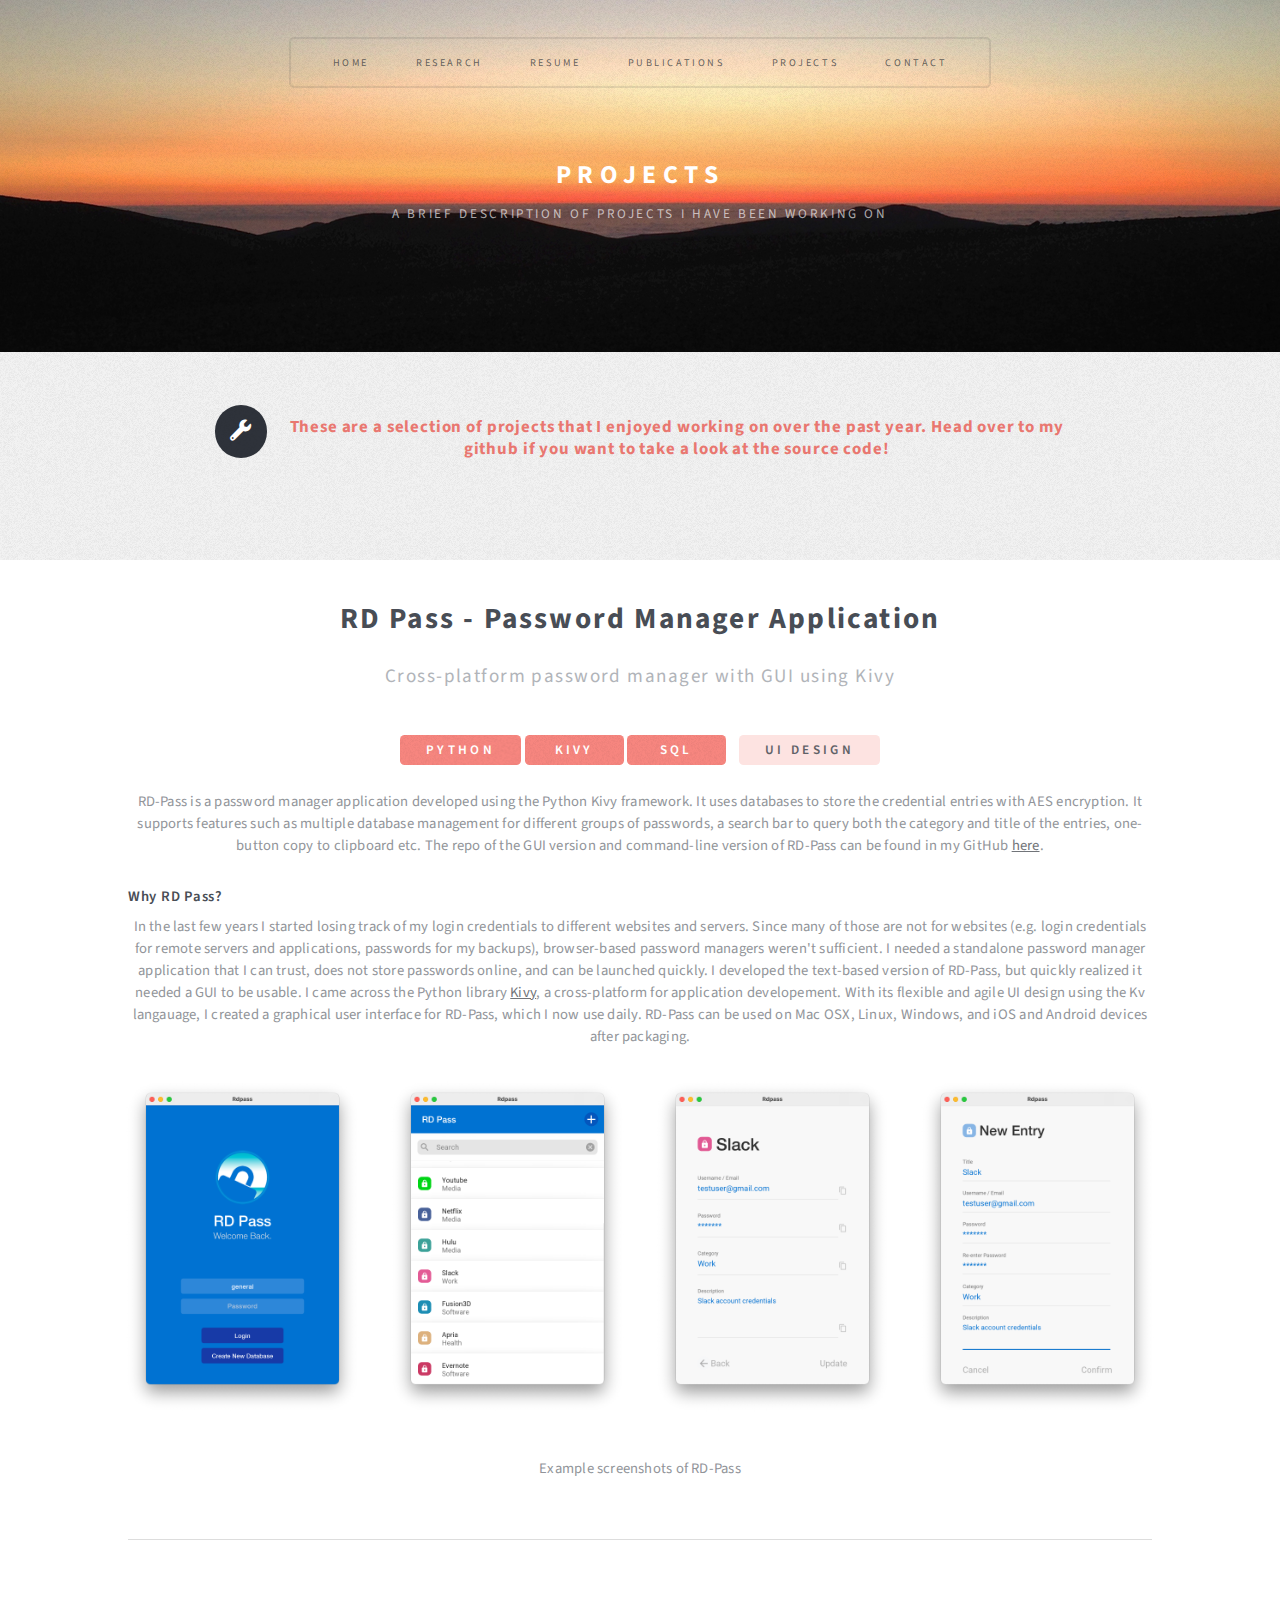
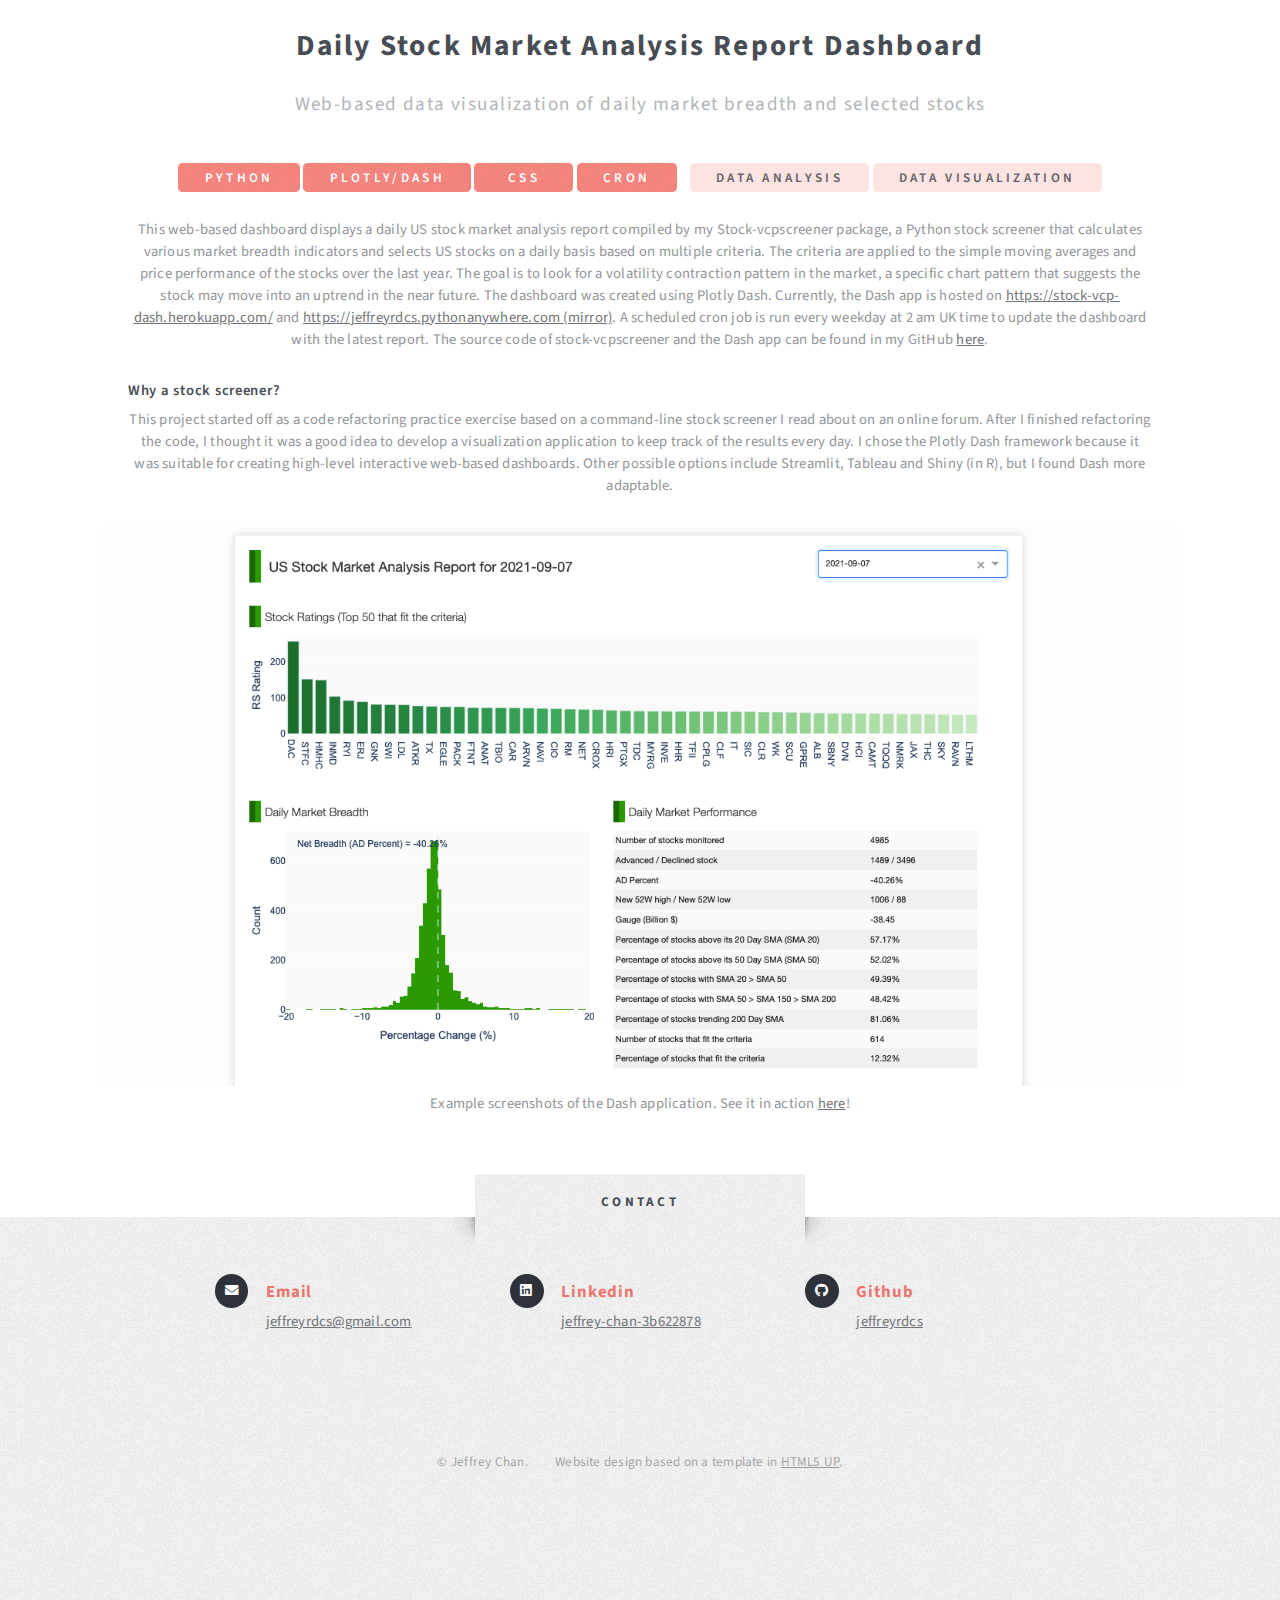
==== projects.html @ f5887998 "Changed css" ====
<!DOCTYPE HTML>
<html>
	<head>
		<title>Dr. Jeffrey Chan</title>
		<meta charset="utf-8" />
		<meta name="viewport" content="width=device-width, initial-scale=1, user-scalable=no" />
		<link rel="icon" type="image/png" href="images/favicon.jpg" sizes="16x16" />
		<link rel="stylesheet" href="assets/css/main.css" />
	</head>

	<body class="no-sidebar is-preload">
		<div id="page-wrapper">

			<!-- Header -->
				<section id="header" class="wrapper">

					<!-- Logo -->
						<div id="logo">
							<h1><a href="index.html">Projects</a></h1>
							<p>A brief description of projects I have been working on</p>
						</div>

					<!-- Nav -->
						<nav id="nav">
							<ul>
								<li class="current"><a href="index.html">Home</a></li>
								<li>
									<a href="research.html">Research</a>
									<ul>
										<li><a href="research.html#research_intro">Overview</a></li>
										<li><a href="research.html#research_passdisk">Excess of quiescent disky galaxies in clusters</a></li>
										<li><a href="research.html#research_faintrs">Faint red-sequence galaxies in clusters</a></li>
										<li><a href="research.html#research_masssize">Structural properties of passive galaxies</a></li>
										<li><a href="research.html#research_colorgrad">Color gradients of passive galaxies</a></li>
										<li><a href="research.html#research_ngc1275">Kinematics of the optical nebula in NGC 1275</a></li>
									</ul>
								</li>
								<li><a href="resume.html">Resume</a></li>
								<li><a href="publications.html">Publications</a></li>
								<li><a href="projects.html">Projects</a>
									<ul>
										<li><a href="projects.html#projects_rdpass_gui">RD Pass - Password Manager Application</a></li>
										<li><a href="projects.html#projects_stockvcpscreener">Daily Stock Market Analysis Report Dashboard</a></li>
									</ul>
								</li>
								<li><a href="#contact">Contact</a></li>
							</ul>
						</nav>

				</section>

			<!-- Intro -->
				<section id="research_intro" class="wrapper style3">
					<div class="container">

						<!-- Features -->
							<section id="features">
								<div class="feature-list">
									<div class="row">
										<div class="col-12 col-12-medium">
											<section>
												<h3 class="icon solid fa-wrench">These are a selection of projects that I enjoyed working on over the past year. Head over to my github if you want to take a look at the source code!</h3><!--
												<p> A brief description of projects I have been working on! </p> -->

											</section>
										</div>
									</div>
								</div>
							</section>

					</div>
				</section>




			<!-- Project # 1-->
				<div id="projects_rdpass_gui" class="wrapper style2">
					<div class="container">

						<!-- Content -->
							<div id="content">
								<article class="box post">
									<header class="style1">
										<h2>RD Pass - Password Manager Application</h2>
										<p>Cross-platform password manager with GUI using Kivy</p>
									</header>

									<p class="projtag style1">Python</p>
									<p class="projtag style1">Kivy</p>
									<p class="projtag style1">SQL</p>&nbsp;&nbsp;&nbsp;
									<p class="projtag style2">UI design</p>

									<p>RD-Pass is a password manager application developed using the Python Kivy framework. It uses databases to store the credential entries with AES encryption. It supports features such as multiple database management for different groups of passwords, a search bar to query both the category and title of the entries, one-button copy to clipboard etc. The repo of the GUI version and command-line version of RD-Pass can be found in my GitHub <a href="https://github.com/jeffreyrdcs/RDPass-GUI">here</a>.</p>

									<h3 style="text-align: left;">Why RD Pass?</h3>

									<p>In the last few years I started losing track of my login credentials to different websites and servers. Since many of those are not for websites (e.g. login credentials for remote servers and applications, passwords for my backups), browser-based password managers weren't sufficient. I needed a standalone password manager application that I can trust, does not store passwords online, and can be launched quickly. I developed the text-based version of RD-Pass, but quickly realized it needed a GUI to be usable. I came across the Python library <a href="https://kivy.org/#home">Kivy</a>, a cross-platform for application developement. With its flexible and agile UI design using the Kv langauage, I created a graphical user interface for RD-Pass, which I now use daily. RD-Pass can be used on Mac OSX, Linux, Windows, and iOS and Android devices after packaging.
									</p>

									<div class="row aln-center">
										<div class="col-3 col-12-medium">
											<figure class="image proj_list1">
												<img src="images/RDPass_GUI/example_loginscreen.png" alt="" />
											</figure>
										</div>
										<div class="col-3 col-12-medium">
											<figure class="image proj_list1">
												<img src="images/RDPass_GUI/example_menuscreen.png" alt="" />
											</figure>
										</div>
										<div class="col-3 col-12-medium">
											<figure class="image proj_list1">
												<img src="images/RDPass_GUI/example_entryscreen.png" alt="" />
											</figure>
										</div>
										<div class="col-3 col-12-medium">
											<figure class="image proj_list1">
												<img src="images/RDPass_GUI/example_addentryscreen.png" alt="" />
											</figure>
										</div>
										<figcaption>Example screenshots of RD-Pass</figcaption>
									</div>

								</article>
								<hr class="redmargin">
							</div>
					</div>
				</div>


			<!-- Project # 2-->
				<div id="projects_stockvcpscreener" class="wrapper style2">
					<div class="container">

						<!-- Content -->
							<div id="content">
								<article class="box post">
									<header class="style1">
										<h2>Daily Stock Market Analysis Report Dashboard</h2>
										<p>Web-based data visualization of daily market breadth and selected stocks</p>
									</header>

									<p class="projtag style1">Python</p>
									<p class="projtag style1">Plotly/Dash</p>
									<p class="projtag style1">CSS</p>
									<p class="projtag style1">Cron</p>&nbsp;&nbsp;&nbsp;
									<p class="projtag style2">Data Analysis</p>
									<p class="projtag style2">Data Visualization</p>

									<p>This web-based dashboard displays a daily US stock market analysis report compiled by my Stock-vcpscreener package, a Python stock screener that calculates various market breadth indicators and selects US stocks on a daily basis based on multiple criteria. The criteria are applied to the simple moving averages and price performance of the stocks over the last year. The goal is to look for a volatility contraction pattern in the market, a specific chart pattern that suggests the stock may move into an uptrend in the near future. The dashboard was created using Plotly Dash. Currently, the Dash app is hosted on <a href="https://stock-vcp-dash.herokuapp.com/">https://stock-vcp-dash.herokuapp.com/</a> and <a href="https://jeffreyrdcs.pythonanywhere.com">https://jeffreyrdcs.pythonanywhere.com (mirror)</a>. A scheduled cron job is run every weekday at 2 am UK time to update the dashboard with the latest report. The source code of  stock-vcpscreener and the Dash app can be found in my GitHub <a href="https://github.com/jeffreyrdcs/stock-vcp-dash">here</a>.</p>

									<h3 style="text-align: left;">Why a stock screener?</h3>

									<p>This project started off as a code refactoring practice exercise based on a command-line stock screener I read about on an online forum. After I finished refactoring the code, I thought it was a good idea to develop a visualization application to keep track of the results every day. I chose the Plotly Dash framework because it was suitable for creating high-level interactive web-based dashboards. Other possible options include Streamlit, Tableau and Shiny (in R), but I found Dash more adaptable.
									</p>

									<div class="row aln-center">
										<div class="col-12 col-12-medium">
											<figure class="image proj_list1">
												<img src="images/StockVCPscreener/example_screenshot_dash.png" alt="" />
											</figure>
											<figcaption>Example screenshots of the Dash application. See it in action <a href="https://stock-vcp-dash.herokuapp.com/">here</a>!</figcaption>
										</div>

									</div>

								</article>
<!-- 								<hr class="redmargin"> -->
							</div>
					</div>
				</div>


			<!-- Footer -->
				<section id="contact" class="wrapper style3">
					<div class="title">Contact</div>
					<div class="container2">
						<div class="row">
							<div class="col-12 col-12-medium">

								<!-- Contact -->
									<section class="feature-list small">
										<div class="row">
											<div class="col-4 col-12-small">
												<section>
													<h3 class="icon solid fa-envelope">Email</h3>
<!-- 													<p> -->
														<a href="mailto: jeffreyrdcs@gmail.com">jeffreyrdcs@gmail.com</a>
<!-- 													</p> -->
<!-- 													<h3 class="icon solid fa-home class-one">Mailing Address</h3>
													<p>
														<strong>Dr. Jeffrey C. C. Chan</strong> <br />
														Pierce Hall 2213<br />
														University of California, Riverside<br />
														900 University Ave<br />
														Riverside, CA 92521<br />
														USA<br />
													</p> -->
												</section>
											</div>
											<div class="col-4 col-12-small">
												<section>
<!-- 													<h3 class="icon solid fa-envelope">Email</h3>
													<p>
														<a href="mailto: jeffreyrdcs@gmail.com">jeffreyrdcs AT gmail.com</a>
													</p>-->
													<h3 class="icon brands fa-linkedin">Linkedin</h3>
<!-- 													<p> -->
														<a href="https://www.linkedin.com/in/jeffrey-chan-3b622878/" target="_blank">jeffrey-chan-3b622878</a>
<!-- 													</p> -->
												</section>
											</div>

											<div class="col-4 col-12-small">
												<section>
													<h3 class="icon brands fa-github">Github</h3>
														<a href="https://github.com/jeffreyrdcs/" target="_blank">jeffreyrdcs</a>
												</section>
											</div>


										</div>
									</section>

							</div>
						</div>
						<div id="copyright">
							<ul>
								<li>&copy; Jeffrey Chan.</li><li>Website design based on a template in <a href="http://html5up.net">HTML5 UP</a>.</li>
							</ul>
						</div>
					</div>
				</section>

		</div>


		<!-- Scripts -->
			<script src="assets/js/jquery.min.js"></script>
			<script src="assets/js/jquery.dropotron.min.js"></script>
			<script src="assets/js/browser.min.js"></script>
			<script src="assets/js/breakpoints.min.js"></script>
			<script src="assets/js/util.js"></script>
			<script src="assets/js/main.js"></script>

	</body>
</html>
---- assets/css/main.css ----
@import url("fontawesome-all.min.css");
@import url("https://fonts.googleapis.com/css?family=Source+Sans+Pro:400,400italic,700,900");

/*
	Escape Velocity by HTML5 UP
	html5up.net | @ajlkn
	Free for personal and commercial use under the CCA 3.0 license (html5up.net/license)
*/

html, body, div, span, applet, object,
iframe, h1, h2, h3, h4, h5, h6, p, blockquote,
pre, a, abbr, acronym, address, big, cite,
code, del, dfn, em, img, ins, kbd, q, s, samp,
small, strike, strong, sub, sup, tt, var, b,
u, i, center, dl, dt, dd, ol, ul, li, fieldset,
form, label, legend, table, caption, tbody,
tfoot, thead, tr, th, td, article, aside,
canvas, details, embed, figure, figcaption,
footer, header, hgroup, menu, nav, output, ruby,
section, summary, time, mark, audio, video {
	margin: 0;
	padding: 0;
	border: 0;
	font-size: 100%;
	font: inherit;
	vertical-align: baseline;}

article, aside, details, figcaption, figure,
footer, header, hgroup, menu, nav, section {
	display: block;}

body {
	line-height: 1;
}

ol, ul {
	list-style: none;
}

blockquote, q {
	quotes: none;
}

	blockquote:before, blockquote:after, q:before, q:after {
		content: '';
		content: none;
	}

table {
	border-collapse: collapse;
	border-spacing: 0;
}

body {
	-webkit-text-size-adjust: none;
}

mark {
	background-color: transparent;
	color: inherit;
}

input::-moz-focus-inner {
	border: 0;
	padding: 0;
}

input, select, textarea {
	-moz-appearance: none;
	-webkit-appearance: none;
	-ms-appearance: none;
	appearance: none;
}

.figure { display: table; }


.figcaption { display: table-caption; caption-side: bottom ; }


/* Basic */

	@-ms-viewport {
		width: device-width;
	}

	html {
		box-sizing: border-box;
	}

	*, *:before, *:after {
		box-sizing: inherit;
	}

	body.is-preload *, body.is-preload *:before, body.is-preload *:after {
		-moz-animation: none !important;
		-webkit-animation: none !important;
		-ms-animation: none !important;
		animation: none !important;
		-moz-transition: none !important;
		-webkit-transition: none !important;
		-ms-transition: none !important;
		transition: none !important;
	}

	body, input, textarea, select {
		font-family: 'Source Sans Pro', sans-serif;
		font-weight: 400;
		color: #919499;
		font-size: 14pt;
		line-height: 1.75em;
		letter-spacing: 0.025em;
	}

	h1, h2, h3, h4, h5, h6 {
		font-weight: 700;
		color: #484d55;
	}

		h1 a, h2 a, h3 a, h4 a, h5 a, h6 a {
			color: inherit;
			text-decoration: none;
		}

	a {
		-moz-transition: color .25s ease-in-out;
		-webkit-transition: color .25s ease-in-out;
		-ms-transition: color .25s ease-in-out;
		transition: color .25s ease-in-out;
		text-decoration: underline;
		color: #717479;
	}

		a:hover {
			text-decoration: none;
		}

	strong, b {
		font-weight: 700;
		color: #484d55;
	}

	blockquote {
		border-left: solid 0.5em #ddd;
		padding: 1em 0 1em 2em;
		font-style: italic;
	}

	em, i {
		font-style: italic;
	}

	hr {
		border: 0;
		border-top: solid 1px #ddd;
		margin: 2em 0 2em 0;
	}

	sub {
		position: relative;
		top: 0.5em;
		font-size: 0.8em;
	}

	sup {
		position: relative;
		top: -0.5em;
		font-size: 0.8em;
	}

	.nobr {
		white-space: nowrap;
	}

	br.clear {
		clear: both;
	}

	p, ul, ol, dl, table, blockquote, form {
		margin-bottom: 2em;
	}

/* Container */

	.container {
		margin: 0 auto;
		max-width: 80%;
		width: 68em;
		text-align: center;
	}

		@media screen and (max-width: 1680px) {

			.container {
				width: 70em;
			}

		}

		@media screen and (max-width: 1280px) {

			.container {
				width: calc(100% - 100px);
			}

		}

		@media screen and (max-width: 980px) {

			.container {
				width: calc(100% - 100px);
			}

		}

		@media screen and (max-width: 736px) {

			.container {
				width: calc(100% - 40px);
			}

		}


	.container2 {
		margin: 0 auto;
		max-width: 100%;
		width: 68em;
	}

		@media screen and (max-width: 1680px) {

			.container2 {
				width: 70em;
			}

		}

		@media screen and (max-width: 1280px) {

			.container2 {
				width: calc(100% - 100px);
			}

		}

		@media screen and (max-width: 980px) {

			.container2 {
				width: calc(100% - 100px);
			}

		}

		@media screen and (max-width: 736px) {

			.container2 {
				width: calc(100% - 40px);
			}

		}


/* Row */

	.row {
		display: flex;
		flex-wrap: wrap;
		box-sizing: border-box;
		align-items: stretch;
	}

		.row > * {
			box-sizing: border-box;
		}

		.row.gtr-uniform > * > :last-child {
			margin-bottom: 0;
		}

		.row.aln-left {
			justify-content: flex-start;
		}

		.row.aln-center {
			justify-content: center;
		}

		.row.aln-right {
			justify-content: flex-end;
		}

		.row.aln-top {
			align-items: flex-start;
		}

		.row.aln-middle {
			align-items: center;
		}

		.row.aln-bottom {
			align-items: flex-end;
		}

		.row > .imp {
			order: -1;
		}

		.row > .col-1 {
			width: 8.33333%;
		}

		.row > .off-1 {
			margin-left: 8.33333%;
		}

		.row > .col-2 {
			width: 16.66667%;
		}

		.row > .off-2 {
			margin-left: 16.66667%;
		}

		.row > .col-3 {
			width: 25%;
		}

		.row > .off-3 {
			margin-left: 25%;
		}

		.row > .col-4 {
			width: 33.33333%;
		}

		.row > .off-4 {
			margin-left: 33.33333%;
		}

		.row > .col-5 {
			width: 41.66667%;
		}

		.row > .off-5 {
			margin-left: 41.66667%;
		}

		.row > .col-6 {
			width: 50%;
		}

		.row > .off-6 {
			margin-left: 50%;
		}

		.row > .col-7 {
			width: 58.33333%;
		}

		.row > .off-7 {
			margin-left: 58.33333%;
		}

		.row > .col-8 {
			width: 66.66667%;
		}

		.row > .off-8 {
			margin-left: 66.66667%;
		}

		.row > .col-9 {
			width: 75%;
		}

		.row > .off-9 {
			margin-left: 75%;
		}

		.row > .col-10 {
			width: 83.33333%;
		}

		.row > .off-10 {
			margin-left: 83.33333%;
		}

		.row > .col-11 {
			width: 91.66667%;
		}

		.row > .off-11 {
			margin-left: 91.66667%;
		}

		.row > .col-12 {
			width: 100%;
		}

		.row > .off-12 {
			margin-left: 100%;
		}

		.row.gtr-0 {
			margin-top: 0px;
			margin-left: 0px;
		}

			.row.gtr-0 > * {
				padding: 0px 0 0 0px;
			}

			.row.gtr-0.gtr-uniform {
				margin-top: 0px;
			}

				.row.gtr-0.gtr-uniform > * {
					padding-top: 0px;
				}

		.row.gtr-25 {
			margin-top: -12.5px;
			margin-left: -12.5px;
		}

			.row.gtr-25 > * {
				padding: 12.5px 0 0 12.5px;
			}

			.row.gtr-25.gtr-uniform {
				margin-top: -12.5px;
			}

				.row.gtr-25.gtr-uniform > * {
					padding-top: 12.5px;
				}

		.row.gtr-50 {
			margin-top: -25px;
			margin-left: -25px;
		}

			.row.gtr-50 > * {
				padding: 25px 0 0 25px;
			}

			.row.gtr-50.gtr-uniform {
				margin-top: -25px;
			}

				.row.gtr-50.gtr-uniform > * {
					padding-top: 25px;
				}

		.row {
			margin-top: -50px;
			margin-left: -50px;
		}

			.row > * {
				padding: 50px 0 0 50px;
			}

			.row.gtr-uniform {
				margin-top: -50px;
			}

				.row.gtr-uniform > * {
					padding-top: 50px;
				}

		.row.gtr-150 {
			margin-top: -75px;
			margin-left: -75px;
		}

			.row.gtr-150 > * {
				padding: 75px 0 0 75px;
			}

			.row.gtr-150.gtr-uniform {
				margin-top: -75px;
			}

				.row.gtr-150.gtr-uniform > * {
					padding-top: 75px;
				}

		.row.gtr-200 {
			margin-top: -100px;
			margin-left: -100px;
		}

			.row.gtr-200 > * {
				padding: 100px 0 0 100px;
			}

			.row.gtr-200.gtr-uniform {
				margin-top: -100px;
			}

				.row.gtr-200.gtr-uniform > * {
					padding-top: 100px;
				}

		@media screen and (max-width: 1680px) {

			.row {
				display: flex;
				flex-wrap: wrap;
				box-sizing: border-box;
				align-items: stretch;
			}

				.row > * {
					box-sizing: border-box;
				}

				.row.gtr-uniform > * > :last-child {
					margin-bottom: 0;
				}

				.row.aln-left {
					justify-content: flex-start;
				}

				.row.aln-center {
					justify-content: center;
				}

				.row.aln-right {
					justify-content: flex-end;
				}

				.row.aln-top {
					align-items: flex-start;
				}

				.row.aln-middle {
					align-items: center;
				}

				.row.aln-bottom {
					align-items: flex-end;
				}

				.row > .imp-xlarge {
					order: -1;
				}

				.row > .col-1-xlarge {
					width: 8.33333%;
				}

				.row > .off-1-xlarge {
					margin-left: 8.33333%;
				}

				.row > .col-2-xlarge {
					width: 16.66667%;
				}

				.row > .off-2-xlarge {
					margin-left: 16.66667%;
				}

				.row > .col-3-xlarge {
					width: 25%;
				}

				.row > .off-3-xlarge {
					margin-left: 25%;
				}

				.row > .col-4-xlarge {
					width: 33.33333%;
				}

				.row > .off-4-xlarge {
					margin-left: 33.33333%;
				}

				.row > .col-5-xlarge {
					width: 41.66667%;
				}

				.row > .off-5-xlarge {
					margin-left: 41.66667%;
				}

				.row > .col-6-xlarge {
					width: 50%;
				}

				.row > .off-6-xlarge {
					margin-left: 50%;
				}

				.row > .col-7-xlarge {
					width: 58.33333%;
				}

				.row > .off-7-xlarge {
					margin-left: 58.33333%;
				}

				.row > .col-8-xlarge {
					width: 66.66667%;
				}

				.row > .off-8-xlarge {
					margin-left: 66.66667%;
				}

				.row > .col-9-xlarge {
					width: 75%;
				}

				.row > .off-9-xlarge {
					margin-left: 75%;
				}

				.row > .col-10-xlarge {
					width: 83.33333%;
				}

				.row > .off-10-xlarge {
					margin-left: 83.33333%;
				}

				.row > .col-11-xlarge {
					width: 91.66667%;
				}

				.row > .off-11-xlarge {
					margin-left: 91.66667%;
				}

				.row > .col-12-xlarge {
					width: 100%;
				}

				.row > .off-12-xlarge {
					margin-left: 100%;
				}

				.row.gtr-0 {
					margin-top: 0px;
					margin-left: 0px;
				}

					.row.gtr-0 > * {
						padding: 0px 0 0 0px;
					}

					.row.gtr-0.gtr-uniform {
						margin-top: 0px;
					}

						.row.gtr-0.gtr-uniform > * {
							padding-top: 0px;
						}

				.row.gtr-25 {
					margin-top: -12.5px;
					margin-left: -12.5px;
				}

					.row.gtr-25 > * {
						padding: 12.5px 0 0 12.5px;
					}

					.row.gtr-25.gtr-uniform {
						margin-top: -12.5px;
					}

						.row.gtr-25.gtr-uniform > * {
							padding-top: 12.5px;
						}

				.row.gtr-50 {
					margin-top: -25px;
					margin-left: -25px;
				}

					.row.gtr-50 > * {
						padding: 25px 0 0 25px;
					}

					.row.gtr-50.gtr-uniform {
						margin-top: -25px;
					}

						.row.gtr-50.gtr-uniform > * {
							padding-top: 25px;
						}

				.row {
					margin-top: -50px;
					margin-left: -50px;
				}

					.row > * {
						padding: 50px 0 0 50px;
					}

					.row.gtr-uniform {
						margin-top: -50px;
					}

						.row.gtr-uniform > * {
							padding-top: 50px;
						}

				.row.gtr-150 {
					margin-top: -75px;
					margin-left: -75px;
				}

					.row.gtr-150 > * {
						padding: 75px 0 0 75px;
					}

					.row.gtr-150.gtr-uniform {
						margin-top: -75px;
					}

						.row.gtr-150.gtr-uniform > * {
							padding-top: 75px;
						}

				.row.gtr-200 {
					margin-top: -100px;
					margin-left: -100px;
				}

					.row.gtr-200 > * {
						padding: 100px 0 0 100px;
					}

					.row.gtr-200.gtr-uniform {
						margin-top: -100px;
					}

						.row.gtr-200.gtr-uniform > * {
							padding-top: 100px;
						}

		}

		@media screen and (max-width: 1280px) {

			.row {
				display: flex;
				flex-wrap: wrap;
				box-sizing: border-box;
				align-items: stretch;
			}

				.row > * {
					box-sizing: border-box;
				}

				.row.gtr-uniform > * > :last-child {
					margin-bottom: 0;
				}

				.row.aln-left {
					justify-content: flex-start;
				}

				.row.aln-center {
					justify-content: center;
				}

				.row.aln-right {
					justify-content: flex-end;
				}

				.row.aln-top {
					align-items: flex-start;
				}

				.row.aln-middle {
					align-items: center;
				}

				.row.aln-bottom {
					align-items: flex-end;
				}

				.row > .imp-large {
					order: -1;
				}

				.row > .col-1-large {
					width: 8.33333%;
				}

				.row > .off-1-large {
					margin-left: 8.33333%;
				}

				.row > .col-2-large {
					width: 16.66667%;
				}

				.row > .off-2-large {
					margin-left: 16.66667%;
				}

				.row > .col-3-large {
					width: 25%;
				}

				.row > .off-3-large {
					margin-left: 25%;
				}

				.row > .col-4-large {
					width: 33.33333%;
				}

				.row > .off-4-large {
					margin-left: 33.33333%;
				}

				.row > .col-5-large {
					width: 41.66667%;
				}

				.row > .off-5-large {
					margin-left: 41.66667%;
				}

				.row > .col-6-large {
					width: 50%;
				}

				.row > .off-6-large {
					margin-left: 50%;
				}

				.row > .col-7-large {
					width: 58.33333%;
				}

				.row > .off-7-large {
					margin-left: 58.33333%;
				}

				.row > .col-8-large {
					width: 66.66667%;
				}

				.row > .off-8-large {
					margin-left: 66.66667%;
				}

				.row > .col-9-large {
					width: 75%;
				}

				.row > .off-9-large {
					margin-left: 75%;
				}

				.row > .col-10-large {
					width: 83.33333%;
				}

				.row > .off-10-large {
					margin-left: 83.33333%;
				}

				.row > .col-11-large {
					width: 91.66667%;
				}

				.row > .off-11-large {
					margin-left: 91.66667%;
				}

				.row > .col-12-large {
					width: 100%;
				}

				.row > .off-12-large {
					margin-left: 100%;
				}

				.row.gtr-0 {
					margin-top: 0px;
					margin-left: 0px;
				}

					.row.gtr-0 > * {
						padding: 0px 0 0 0px;
					}

					.row.gtr-0.gtr-uniform {
						margin-top: 0px;
					}

						.row.gtr-0.gtr-uniform > * {
							padding-top: 0px;
						}

				.row.gtr-25 {
					margin-top: -8.75px;
					margin-left: -8.75px;
				}

					.row.gtr-25 > * {
						padding: 8.75px 0 0 8.75px;
					}

					.row.gtr-25.gtr-uniform {
						margin-top: -8.75px;
					}

						.row.gtr-25.gtr-uniform > * {
							padding-top: 8.75px;
						}

				.row.gtr-50 {
					margin-top: -17.5px;
					margin-left: -17.5px;
				}

					.row.gtr-50 > * {
						padding: 17.5px 0 0 17.5px;
					}

					.row.gtr-50.gtr-uniform {
						margin-top: -17.5px;
					}

						.row.gtr-50.gtr-uniform > * {
							padding-top: 17.5px;
						}

				.row {
					margin-top: -35px;
					margin-left: -35px;
				}

					.row > * {
						padding: 35px 0 0 35px;
					}

					.row.gtr-uniform {
						margin-top: -35px;
					}

						.row.gtr-uniform > * {
							padding-top: 35px;
						}

				.row.gtr-150 {
					margin-top: -52.5px;
					margin-left: -52.5px;
				}

					.row.gtr-150 > * {
						padding: 52.5px 0 0 52.5px;
					}

					.row.gtr-150.gtr-uniform {
						margin-top: -52.5px;
					}

						.row.gtr-150.gtr-uniform > * {
							padding-top: 52.5px;
						}

				.row.gtr-200 {
					margin-top: -70px;
					margin-left: -70px;
				}

					.row.gtr-200 > * {
						padding: 70px 0 0 70px;
					}

					.row.gtr-200.gtr-uniform {
						margin-top: -70px;
					}

						.row.gtr-200.gtr-uniform > * {
							padding-top: 70px;
						}

		}

		@media screen and (max-width: 980px) {

			.row {
				display: flex;
				flex-wrap: wrap;
				box-sizing: border-box;
				align-items: stretch;
			}

				.row > * {
					box-sizing: border-box;
				}

				.row.gtr-uniform > * > :last-child {
					margin-bottom: 0;
				}

				.row.aln-left {
					justify-content: flex-start;
				}

				.row.aln-center {
					justify-content: center;
				}

				.row.aln-right {
					justify-content: flex-end;
				}

				.row.aln-top {
					align-items: flex-start;
				}

				.row.aln-middle {
					align-items: center;
				}

				.row.aln-bottom {
					align-items: flex-end;
				}

				.row > .imp-medium {
					order: -1;
				}

				.row > .col-1-medium {
					width: 8.33333%;
				}

				.row > .off-1-medium {
					margin-left: 8.33333%;
				}

				.row > .col-2-medium {
					width: 16.66667%;
				}

				.row > .off-2-medium {
					margin-left: 16.66667%;
				}

				.row > .col-3-medium {
					width: 25%;
				}

				.row > .off-3-medium {
					margin-left: 25%;
				}

				.row > .col-4-medium {
					width: 33.33333%;
				}

				.row > .off-4-medium {
					margin-left: 33.33333%;
				}

				.row > .col-5-medium {
					width: 41.66667%;
				}

				.row > .off-5-medium {
					margin-left: 41.66667%;
				}

				.row > .col-6-medium {
					width: 50%;
				}

				.row > .off-6-medium {
					margin-left: 50%;
				}

				.row > .col-7-medium {
					width: 58.33333%;
				}

				.row > .off-7-medium {
					margin-left: 58.33333%;
				}

				.row > .col-8-medium {
					width: 66.66667%;
				}

				.row > .off-8-medium {
					margin-left: 66.66667%;
				}

				.row > .col-9-medium {
					width: 75%;
				}

				.row > .off-9-medium {
					margin-left: 75%;
				}

				.row > .col-10-medium {
					width: 83.33333%;
				}

				.row > .off-10-medium {
					margin-left: 83.33333%;
				}

				.row > .col-11-medium {
					width: 91.66667%;
				}

				.row > .off-11-medium {
					margin-left: 91.66667%;
				}

				.row > .col-12-medium {
					width: 100%;
				}

				.row > .off-12-medium {
					margin-left: 100%;
				}

				.row.gtr-0 {
					margin-top: 0px;
					margin-left: 0px;
				}

					.row.gtr-0 > * {
						padding: 0px 0 0 0px;
					}

					.row.gtr-0.gtr-uniform {
						margin-top: 0px;
					}

						.row.gtr-0.gtr-uniform > * {
							padding-top: 0px;
						}

				.row.gtr-25 {
					margin-top: -12.5px;
					margin-left: -12.5px;
				}

					.row.gtr-25 > * {
						padding: 12.5px 0 0 12.5px;
					}

					.row.gtr-25.gtr-uniform {
						margin-top: -12.5px;
					}

						.row.gtr-25.gtr-uniform > * {
							padding-top: 12.5px;
						}

				.row.gtr-50 {
					margin-top: -25px;
					margin-left: -25px;
				}

					.row.gtr-50 > * {
						padding: 25px 0 0 25px;
					}

					.row.gtr-50.gtr-uniform {
						margin-top: -25px;
					}

						.row.gtr-50.gtr-uniform > * {
							padding-top: 25px;
						}

				.row {
					margin-top: -50px;
					margin-left: -50px;
				}

					.row > * {
						padding: 50px 0 0 50px;
					}

					.row.gtr-uniform {
						margin-top: -50px;
					}

						.row.gtr-uniform > * {
							padding-top: 50px;
						}

				.row.gtr-150 {
					margin-top: -75px;
					margin-left: -75px;
				}

					.row.gtr-150 > * {
						padding: 75px 0 0 75px;
					}

					.row.gtr-150.gtr-uniform {
						margin-top: -75px;
					}

						.row.gtr-150.gtr-uniform > * {
							padding-top: 75px;
						}

				.row.gtr-200 {
					margin-top: -100px;
					margin-left: -100px;
				}

					.row.gtr-200 > * {
						padding: 100px 0 0 100px;
					}

					.row.gtr-200.gtr-uniform {
						margin-top: -100px;
					}

						.row.gtr-200.gtr-uniform > * {
							padding-top: 100px;
						}

		}

		@media screen and (max-width: 736px) {

			.row {
				display: flex;
				flex-wrap: wrap;
				box-sizing: border-box;
				align-items: stretch;
			}

				.row > * {
					box-sizing: border-box;
				}

				.row.gtr-uniform > * > :last-child {
					margin-bottom: 0;
				}

				.row.aln-left {
					justify-content: flex-start;
				}

				.row.aln-center {
					justify-content: center;
				}

				.row.aln-right {
					justify-content: flex-end;
				}

				.row.aln-top {
					align-items: flex-start;
				}

				.row.aln-middle {
					align-items: center;
				}

				.row.aln-bottom {
					align-items: flex-end;
				}

				.row > .imp-small {
					order: -1;
				}

				.row > .col-1-small {
					width: 8.33333%;
				}

				.row > .off-1-small {
					margin-left: 8.33333%;
				}

				.row > .col-2-small {
					width: 16.66667%;
				}

				.row > .off-2-small {
					margin-left: 16.66667%;
				}

				.row > .col-3-small {
					width: 25%;
				}

				.row > .off-3-small {
					margin-left: 25%;
				}

				.row > .col-4-small {
					width: 33.33333%;
				}

				.row > .off-4-small {
					margin-left: 33.33333%;
				}

				.row > .col-5-small {
					width: 41.66667%;
				}

				.row > .off-5-small {
					margin-left: 41.66667%;
				}

				.row > .col-6-small {
					width: 50%;
				}

				.row > .off-6-small {
					margin-left: 50%;
				}

				.row > .col-7-small {
					width: 58.33333%;
				}

				.row > .off-7-small {
					margin-left: 58.33333%;
				}

				.row > .col-8-small {
					width: 66.66667%;
				}

				.row > .off-8-small {
					margin-left: 66.66667%;
				}

				.row > .col-9-small {
					width: 75%;
				}

				.row > .off-9-small {
					margin-left: 75%;
				}

				.row > .col-10-small {
					width: 83.33333%;
				}

				.row > .off-10-small {
					margin-left: 83.33333%;
				}

				.row > .col-11-small {
					width: 91.66667%;
				}

				.row > .off-11-small {
					margin-left: 91.66667%;
				}

				.row > .col-12-small {
					width: 100%;
				}

				.row > .off-12-small {
					margin-left: 100%;
				}

				.row.gtr-0 {
					margin-top: 0px;
					margin-left: 0px;
				}

					.row.gtr-0 > * {
						padding: 0px 0 0 0px;
					}

					.row.gtr-0.gtr-uniform {
						margin-top: 0px;
					}

						.row.gtr-0.gtr-uniform > * {
							padding-top: 0px;
						}

				.row.gtr-25 {
					margin-top: -7.5px;
					margin-left: -7.5px;
				}

					.row.gtr-25 > * {
						padding: 7.5px 0 0 7.5px;
					}

					.row.gtr-25.gtr-uniform {
						margin-top: -7.5px;
					}

						.row.gtr-25.gtr-uniform > * {
							padding-top: 7.5px;
						}

				.row.gtr-50 {
					margin-top: -15px;
					margin-left: -15px;
				}

					.row.gtr-50 > * {
						padding: 15px 0 0 15px;
					}

					.row.gtr-50.gtr-uniform {
						margin-top: -15px;
					}

						.row.gtr-50.gtr-uniform > * {
							padding-top: 15px;
						}

				.row {
					margin-top: -30px;
					margin-left: -30px;
				}

					.row > * {
						padding: 30px 0 0 30px;
					}

					.row.gtr-uniform {
						margin-top: -30px;
					}

						.row.gtr-uniform > * {
							padding-top: 30px;
						}

				.row.gtr-150 {
					margin-top: -45px;
					margin-left: -45px;
				}

					.row.gtr-150 > * {
						padding: 45px 0 0 45px;
					}

					.row.gtr-150.gtr-uniform {
						margin-top: -45px;
					}

						.row.gtr-150.gtr-uniform > * {
							padding-top: 45px;
						}

				.row.gtr-200 {
					margin-top: -60px;
					margin-left: -60px;
				}

					.row.gtr-200 > * {
						padding: 60px 0 0 60px;
					}

					.row.gtr-200.gtr-uniform {
						margin-top: -60px;
					}

						.row.gtr-200.gtr-uniform > * {
							padding-top: 60px;
						}

		}

/* Section/Article */

	section,
	article {
		margin: 0 0 4em 0;
	}

	section > :last-child,
	article > :last-child,
	section:last-child,
	article:last-child {
		margin-bottom: 0;
	}

	header.style1 {
		text-align: center;
		padding: 3em 0 3em 0;
	}

		header.style1 h2 {
			font-weight: 700;
			font-size: 2em;
			letter-spacing: 0.075em;
			line-height: 1.5em;
		}

		header.style1 p {
			color: #b1b4b9;
			display: block;
			margin: 1.15em 0 0 0;
			font-size: 1.3em;
			letter-spacing: 0.075em;
			line-height: 1.5em;
		}

/* Table */

	table {
		width: 100%;
	}

		table.default {
			width: 100%;
		}

			table.default tbody tr:nth-child(2n+2) {
				background: #f4f4f4;
			}

			table.default td {
				padding: 0.5em 1em 0.5em 1em;
			}

			table.default th {
				text-align: left;
				font-weight: 400;
				padding: 0.5em 1em 0.5em 1em;
			}

			table.default thead {
				background: #484d55;
				color: #fff;
			}

			table.default tfoot {
				background: #eee;
			}

/* Form */

	form label {
		display: block;
		font-weight: 700;
		color: #484d55;
		margin: 0.25em 0 0.5em 0;
	}

	form input[type="text"],
	form input[type="email"],
	form input[type="password"],
	form select,
	form textarea {
		-moz-transition: all .25s ease-in-out;
		-webkit-transition: all .25s ease-in-out;
		-ms-transition: all .25s ease-in-out;
		transition: all .25s ease-in-out;
		-webkit-appearance: none;
		display: block;
		border: 0;
		background: #eee;
		box-shadow: inset 0px 0px 1px 0px #a0a1a7;
		border-radius: 0.35em;
		width: 100%;
		padding: 0.75em 1em 0.75em 1em;
	}

		form input[type="text"]:focus,
		form input[type="email"]:focus,
		form input[type="password"]:focus,
		form select:focus,
		form textarea:focus {
			background: #f8f8f8;
		}

	form input[type="text"],
	form input[type="email"]
	input[type="password"] {
		line-height: 1em;
	}

	form select {
		line-height: 1em;
	}

	form textarea {
		min-height: 8em;
	}

	form ul.actions {
		margin-top: 0;
	}

	form ::-webkit-input-placeholder {
		color: #555 !important;
		font-style: italic;
		line-height: 1.35em;
	}

	form :-moz-placeholder {
		color: #555 !important;
		font-style: italic;
	}

	form ::-moz-placeholder {
		color: #555 !important;
		font-style: italic;
	}

	form :-ms-input-placeholder {
		color: #555 !important;
		font-style: italic;
	}

	form ::-moz-focus-inner {
		border: 0;
	}

/* Image */

	.image {
		display: inline-block;
	}

		.image img {
			display: block;
			width: 100%;
		}

		.image.fit {
			display: block;
			width: 100%;
		}

		.image.left {
			float: left;
			margin: 0 2em 2em 0;
		}

		.image.centered {
			display: block;
			margin: 0 0 2em 0;
		}

			.image.centered img {
				margin: 0 auto;
				width: auto;
			}

		.image.featured {
			display: block;
			width: 100%;
			margin: 0 0 2em 0;
		}

		.image.proj_list1 {
			display: inline-block;
			width: 105%;
			margin: 0 -2em 0em -2em;
		}

		.image.avatar {
			border-radius: 100%;
		}

			.image.avatar:before {
				display: none;
			}

			.image.avatar img {
				border-radius: 100%;
				width: 100%;
			}

/* tag */
	.projtag {
		display: inline-block;
		background: #444;
		text-align: center;
		text-transform: uppercase;
		font-weight: 600;
		letter-spacing: 0.25em;
		text-decoration: none;
		border-radius: 0.35em;
		border: 0;
		outline: 0;
		padding: 0 2em 0 2em;
		font-size: 0.9em;
		min-width: 7.5em;
		height: 2.25em;
		line-height: 2.25em;
	}

		.projtag.style1 {
			background: #f88780 url("images/overlay.png");   /*#f98780  d96760*/
			color: #fff;
		}

		.projtag.style2 {
			background: #fde3e1;
			color: #606167;
/*			box-shadow: inset 0px 0px 2px 0px #a0a1a7;     /*  #606167   #202127*/*/
		}

/* Button */

	input[type="button"],
	input[type="submit"],
	input[type="reset"],
	button,
	.button {
		-moz-transition: all .25s ease-in-out;
		-webkit-transition: all .25s ease-in-out;
		-ms-transition: all .25s ease-in-out;
		transition: all .25s ease-in-out;
		display: inline-block;
		background: #444;
		text-align: center;
		text-transform: uppercase;
		font-weight: 700;
		letter-spacing: 0.25em;
		text-decoration: none;
		border-radius: 0.35em;
		border: 0;
		outline: 0;
		cursor: pointer;
		padding: 0 2.25em 0 2.25em;
		font-size: 0.9em;
		min-width: 12em;
		height: 4em;
		line-height: 4em;
	}

		input[type="button"]:hover,
		input[type="submit"]:hover,
		input[type="reset"]:hover,
		button:hover,
		.button:hover {
			background-color: #f98780;
		}

		input[type="button"].large,
		input[type="submit"].large,
		input[type="reset"].large,
		button.large,
		.button.large {
			font-size: 1em;
			min-width: 14em;
		}

		input[type="button"].style1,
		input[type="submit"].style1,
		input[type="reset"].style1,
		button.style1,
		.button.style1 {
			background: #e97770 url("images/overlay.png");
			color: #fff;
		}

			input[type="button"].style1:hover,
			input[type="submit"].style1:hover,
			input[type="reset"].style1:hover,
			button.style1:hover,
			.button.style1:hover {
				background-color: #f98780;
			}

			input[type="button"].style1:active,
			input[type="submit"].style1:active,
			input[type="reset"].style1:active,
			button.style1:active,
			.button.style1:active {
				background-color: #d96760;
			}

		input[type="button"].style2,
		input[type="submit"].style2,
		input[type="reset"].style2,
		button.style2,
		.button.style2 {
			background: none;
			color: #606167;
			box-shadow: inset 0px 0px 2px 0px #a0a1a7;
		}

			input[type="button"].style2:hover,
			input[type="submit"].style2:hover,
			input[type="reset"].style2:hover,
			button.style2:hover,
			.button.style2:hover {
				box-shadow: inset 0px 0px 2px 0px #606167;
			}

			input[type="button"].style2:active,
			input[type="submit"].style2:active,
			input[type="reset"].style2:active,
			button.style2:active,
			.button.style2:active {
				box-shadow: inset 0px 0px 2px 0px #202127;
			}

		input[type="button"].style3,
		input[type="submit"].style3,
		input[type="reset"].style3,
		button.style3,
		.button.style3 {
			background: #2f333b url("images/overlay.png");
			color: #fff;
		}

			input[type="button"].style3:hover,
			input[type="submit"].style3:hover,
			input[type="reset"].style3:hover,
			button.style3:hover,
			.button.style3:hover {
				background-color: #3f434b;
			}

			input[type="button"].style3:active,
			input[type="submit"].style3:active,
			input[type="reset"].style3:active,
			button.style3:active,
			.button.style3:active {
				background-color: #1f232b;
			}

/* List */

	ul {
		list-style: disc;
		padding-left: 1em;
	}

		ul li {
			padding-left: 0.5em;
		}

		ul.style2 {
			list-style: none;
			padding-left: 0;
		}

			ul.style2 li {
				border-top: solid 1px #eee;
				padding: 1.5em 0 0 0;
				margin: 1.5em 0 0 0;
			}

				ul.style2 li:first-child {
					border-top: 0;
					padding-top: 0;
					margin-top: 0;
				}

		ul.style3 {
			list-style: none;
			padding-left: 0;
		}

			ul.style3 li {
				border-top: solid 1px #eee;
				padding: 0.5em 0 0 0;
				margin: 0.5em 0 0 0;
			}

				ul.style3 li:first-child {
					border-top: 0;
					padding-top: 0;
					margin-top: 0;
				}

	ol {
		list-style: decimal;
		padding-left: 1.25em;
	}

		ol li {
			padding-left: 0.25em;
		}

/* Actions */

	ul.actions {
		list-style: none;
		padding-left: 0;
		margin: 3em 0 0 0;
	}

		ul.actions li {
			display: inline-block;
			margin: 0 0.75em 0 0.75em;
			padding-left: 0;
		}

			ul.actions li:first-child {
				margin-left: 0;
			}

			ul.actions li:last-child {
				margin-right: 0;
			}

		ul.actions.special {
			text-align: center;
		}

/* Journey bar */
	@media only screen and (max-width: 1024px) {
	    .hide-small {
	        display: none;
	    }
	}

/* HR */
	.redmargin {
		margin: 0.75em 0 -3.75em 0;
	}
	.redmargin2 {
		margin: 0.75em 0 -6.0em 0;
	}
	.redmargin3 {
		margin: -2em 0 -2em 0;
	}

/* For embedded PDF */
	.embpdf {
	    margin: 0em 0 5em 0;
	    width: 800px;
	    height: 1160px;
	}
	@media only screen and (max-width: 500px) {
		.embpdf {
		    margin: 0em 0 5em 0;
		    width: 500px;
		    height: 720px;
		}
	}
/* Feature List */

	.feature-list {
		max-width: 58em;
		margin-left: auto;
		margin-right: auto;
		position: relative;
		top: 0.75em;
	}

		.feature-list section {
			border-top: solid 1px #eee;
			padding-top: 3em;
			padding-left: 5em;
			position: relative;
		}

		@media screen and (min-width: 981px) {

			.feature-list > .row > :nth-child(-n + 3) > section {
				border-top: 0;
				padding-top: 0;
			}

		}

		.feature-list h3 {
			color: #e97770 !important;
			margin: -0.35em 0 0.5em 0;
			font-size: 1.15em;
			letter-spacing: 0.05em;
		}

			.feature-list h3:before {
				display: block;
				color: #fff;
				background: #2f333b url("images/overlay.png");
				border-radius: 2.5em;
				text-align: center;
				width: 2.5em;
				height: 2.5em;
				line-height: 2.5em;
				margin-right: 0.75em;
				position: absolute;
				left: 0;
				margin-top: -0.5em;
			}

		.feature-list.small section {
			padding-left: 3.5em;
		}

		.feature-list.small h3:before {
			font-size: 0.8em;
		}

/* Icons */

	.icon {
		text-decoration: none;
		text-decoration: none;
	}

		.icon:before {
			-moz-osx-font-smoothing: grayscale;
			-webkit-font-smoothing: antialiased;
			display: inline-block;
			font-style: normal;
			font-variant: normal;
			text-rendering: auto;
			line-height: 1;
			text-transform: none !important;
			font-family: 'Font Awesome 5 Free';
			font-weight: 400;
		}

		.icon:before {
			line-height: inherit;
			font-size: 1.25em;
		}

		.icon > .label {
			display: none;
		}

		.icon.solid:before {
			font-weight: 900;
		}

		.icon.brands:before {
			font-family: 'Font Awesome 5 Brands';
		}

/* Box */

	.box header {
		margin: 0 0 1.5em 0;
	}

		.box header.style1 {
			position: relative;
			margin: -1.5em 0 0 0;
			padding-top: 0;
		}

	.box h2 {
		margin: 0 0 0.5em 0;
		font-size: 1.15em;
		letter-spacing: 0.05em;
	}

	.box h3 {
		margin: 0 0 0.5em 0;
		font-size: 1em;
		font-weight: 600;
		letter-spacing: 0.05em;
	}

	.box.post-excerpt .image.left {
		position: relative;
		top: 0.5em;
		width: 5em;
	}

	.box.post-excerpt h3, .box.post-excerpt p {
		margin-left: 7em;
	}

/* Wrapper */

	.wrapper {
		position: relative;
		padding: 6em 0 6em 0;
	}

		.wrapper .title {
			position: absolute;
			top: 0;
			left: 50%;
			text-align: center;
			text-transform: uppercase;
			display: block;
			font-weight: 700;
			letter-spacing: 0.25em;
			font-size: 0.9em;
			width: 25em;
			height: 3.25em;
			top: -3.25em;
			line-height: 3.25em;
			margin-bottom: -3.25em;
			margin-left: -12.5em;
			padding-top: 0.5em;
		}

			.wrapper .title:before {
				content: '';
				position: absolute;
				bottom: -38px;
				left: -35px;
				width: 35px;
				height: 38px;
				background: url("images/shadow.png");
			}

			.wrapper .title:after {
				-moz-transform: scaleX(-1);
				-webkit-transform: scaleX(-1);
				-ms-transform: scaleX(-1);
				transform: scaleX(-1);
				content: '';
				position: absolute;
				bottom: -38px;
				right: -35px;
				width: 35px;
				height: 38px;
				background: url("images/shadow.png");
			}

		.wrapper.style1 {
			background: #e97770 url("images/overlay.png");
			color: #eee;
			color: rgba(255, 255, 255, 0.75);
		}

			.wrapper.style1 .title {
				background: #e97770 url("images/overlay.png");
				color: #fff;
			}

			.wrapper.style1 h1, .wrapper.style1 h2, .wrapper.style1 h3, .wrapper.style1 h4, .wrapper.style1 h5, .wrapper.style1 h6, .wrapper.style1 strong, .wrapper.style1 b, .wrapper.style1 a {
				color: #fff;
			}

		.wrapper.style2 {
			background: #fff;
		}

			.wrapper.style2 .title {
				background: #fff;
				color: #484d55;
			}

		.wrapper.style3 {
			background: #f3f3f3 url("images/overlay.png");
		}

			.wrapper.style3 .title {
				background: #f3f3f3 url("images/overlay.png");
				color: #484d55;
			}

			.wrapper.style3 .image {
				border: solid 10px #fff;
			}

/* Page Wrapper */

	#page-wrapper > section {
		margin-bottom: 0;
	}

/* Header */

	#header {
		display: -moz-flex;
		display: -webkit-flex;
		display: -ms-flex;
		display: flex;
		-moz-align-items: center;
		-webkit-align-items: center;
		-ms-align-items: center;
		align-items: center;
		-moz-justify-content: center;
		-webkit-justify-content: center;
		-ms-justify-content: center;
		justify-content: center;
		position: relative;
		height: 24em;
		background: url("../../images/banner.jpg") center center;
		background-size: cover;
		padding: 0;
	}

		#header:before {
			content: '';
			position: absolute;
			top: 0;
			left: 0;
			width: 100%;
			height: 100%;
			background: url("images/overlay.png");
		}

		.homepage #header {
			height: 35em;
		}

		#header .image.avatar {
			margin: 0 0 1em 0;
			width: 6.25em;
		}

/* Logo */

	#logo {
		width: 100%;
		text-align: center;
		position: relative;
		top: 1.5em;
	}

		#logo h1 {
			font-weight: 700;
			text-transform: uppercase;
			color: #fff;
			font-size: 2em;
			letter-spacing: 0.25em;
		}

		#logo p {
/*			color: #eee;*/
			color: rgba(255, 255, 255, 0.65);
			text-transform: uppercase;
			margin: 1.25em 0 0 0;
			display: block;
			letter-spacing: 0.2em;
			font-size: 0.9em;
		}

/* Nav */

	#nav {
		position: absolute;
		display: block;
		top: 2.5em;
		left: 0;
		width: 100%;
		text-align: center;
	}

		#nav > ul {
			display: inline-block;
			border-radius: 0.35em;
			box-shadow: inset 0px 0px 1px 2px rgba(83, 83, 83, 0.15);
/*			box-shadow: inset 0px 0px 1px 1px rgba(255, 255, 255, 0.25);*/
			padding: 0 1.5em 0 1.5em;
		}

			#nav > ul > li {
				display: inline-block;
				text-align: center;
				padding: 0 1.5em 0 1.5em;
			}

				#nav > ul > li > ul {
					display: none;
				}

				#nav > ul > li > a, #nav > ul > li > span {
					display: block;
					color: rgba(73, 73, 73, 0.85);
/*					color: rgba(255, 255, 255, 0.95);*/
					text-transform: uppercase;
					text-decoration: none;
					font-size: 0.7em;
					letter-spacing: 0.25em;
					height: 5em;
					line-height: 5em;
					-moz-transition: all .25s ease-in-out;
					-webkit-transition: all .25s ease-in-out;
					-o-transition: all .25s ease-in-out;
					-ms-transition: all .25s ease-in-out;
					transition: all .25s ease-in-out;
					outline: 0;
				}

				#nav > ul > li:hover > a {
					color: #ffffff;
				}

				#nav > ul > li.active > a, #nav > ul > li.active > span {
					color: #ffffff;
				}

	.dropotron {
		background: #222835 url("images/overlay.png");
		background-color: rgba(44, 50, 63, 0.925);
		padding: 1.25em 1em 1.25em 1em;
		border-radius: 0.35em;
		box-shadow: inset 0px 0px 1px 1px rgba(255, 255, 255, 0.25);
		min-width: 12em;
		text-align: left;
		margin-top: -1.25em;
		margin-left: -1px;
		list-style: none;
	}

		.dropotron.level-0 {
			margin-top: -1px;
			margin-left: 0;
			border-top-left-radius: 0;
			border-top-right-radius: 0;
		}

		.dropotron a, .dropotron span {
			-moz-transition: all .25s ease-in-out;
			-webkit-transition: all .25s ease-in-out;
			-ms-transition: all .25s ease-in-out;
			transition: all .25s ease-in-out;
			display: block;
			color: #eee;
			color: rgba(255, 255, 255, 0.75);
			text-transform: uppercase;
			text-decoration: none;
			font-size: 0.7em;
			letter-spacing: 0.25em;
			border-top: solid 1px rgba(255, 255, 255, 0.15);
			line-height: 3em;
		}

		.dropotron li {
			padding-left: 0;
		}

			.dropotron li:first-child a, .dropotron li:first-child span {
				border-top: 0;
			}

			.dropotron li:hover > a, .dropotron li:hover > span {
				color: #fff;
			}

/* Intro */

	#intro {
		padding-bottom: 8em;
		text-align: center;
	}

		#intro p.style1 {
			font-size: 1.5em;
			letter-spacing: 0.075em;
		}

		#intro p.style2 {
			font-weight: 700;
			color: #fff;
			border-radius: 0.35em;
			box-shadow: inset 0px 0px 1px 1px rgba(255, 255, 255, 0.25);
			font-size: 2.75em;
			letter-spacing: 0.075em;
			line-height: 1.35em;
			padding: 1em 0 1em 0;
			margin-bottom: 1em;
		}

			#intro p.style2 a {
				color: inherit;
				text-decoration: none;
			}

		#intro p.style3 {
			font-size: 1.1em;
			width: 48em;
			margin: 0 auto;
		}

/* Features */

	#features header.style1 {
		padding-bottom: 5em;
	}

	#features ul.actions {
		margin-top: 5em;
	}

/* Highlights */

	#highlights .highlight {
		text-align: center;
	}

		#highlights .highlight h3 {
			color: #e97770;
			margin: 0 0 0.75em 0;
			font-size: 1.15em;
			letter-spacing: 0.05em;
		}

/* Main */

/* Footer */

	#footer {
		background: #282b34 url("images/overlay.png");
		color: #eee;
		color: rgba(255, 255, 255, 0.5);
		padding-bottom: 6em;
	}

		#footer h1, #footer h2, #footer h3, #footer h4, #footer h5, #footer h6, #footer strong, #footer b, #footer a {
			color: #fff;
		}

		#footer hr {
			border-top-color: #333;
			border-top-color: rgba(255, 255, 255, 0.05);
		}

		#footer form input[type="text"],
		#footer form input[type="email"],
		#footer form input[type="password"],
		#footer form select,
		#footer form textarea {
			background: #ccc;
			box-shadow: none;
		}

			#footer form input[type="text"]:focus,
			#footer form input[type="email"]:focus,
			#footer form input[type="password"]:focus,
			#footer form select:focus,
			#footer form textarea:focus {
				background: #fff;
			}

		#footer input[type="button"],
		#footer input[type="submit"],
		#footer input[type="reset"],
		#footer button,
		#footer .button {
			color: #fff;
			box-shadow: inset 0px 0px 2px 0px rgba(255, 255, 255, 0.5);
		}

			#footer input[type="button"]:hover,
			#footer input[type="submit"]:hover,
			#footer input[type="reset"]:hover,
			#footer button:hover,
			#footer .button:hover {
				color: #fff;
				box-shadow: inset 0px 0px 2px 0px rgba(255, 255, 255, 0.65);
			}

			#footer input[type="button"]:active,
			#footer input[type="submit"]:active,
			#footer input[type="reset"]:active,
			#footer button:active,
			#footer .button:active {
				box-shadow: inset 0px 0px 2px 0px rgba(255, 255, 255, 0.75);
			}

			#footer input[type="button"].style2:active,
			#footer input[type="submit"].style2:active,
			#footer input[type="reset"].style2:active,
			#footer button.style2:active,
			#footer .button.style2:active {
				box-shadow: inset 0px 0px 2px 0px rgba(255, 255, 255, 0.75);
			}

		#footer .title {
			background: #282b34 url("images/overlay.png");
			color: #eee;
		}

		#footer header.style1 {
			padding-bottom: 6em;
			margin-bottom: 6em;
			border-bottom: solid 1px rgba(255, 255, 255, 0.05);
		}

			#footer header.style1 h2 {
				color: #fff;
			}

			#footer header.style1 .p {
				color: inherit;
			}

		#footer .feature-list {
			max-width: 100%;
		}

			#footer .feature-list section {
				border-top-color: rgba(255, 255, 255, 0.05);
			}

			#footer .feature-list h3:before {
				background: #3d4249 url("images/overlay.png");
			}

/* Copyright */

	#copyright {
		text-align: center;
		padding-top: 6em;
		margin-top: 6em;
		border-top: solid 1px rgba(255, 255, 255, 0.05);
	}

		#copyright ul {
			display: inline-block;
			border-radius: 0.35em;
			box-shadow: inset 0px 0px 1px 1px rgba(255, 255, 255, 0.05);
			color: #aaa;
			color: rgba(0, 0, 0, 0.35);
			padding: 0.75em 2em;
			font-size: 0.9em;
		}

			#copyright ul li {
				display: inline-block;
				margin-left: 1em;
				padding-left: 1em;
				border-left: solid 1px #333;
				border-left-color: rgba(255, 255, 255, 0.05);
			}

				#copyright ul li:first-child {
					border-left: 0;
					margin-left: 0;
					padding-left: 0;
				}

		#copyright a {
			color: inherit;
		}

			#copyright a:hover {
				color: #fff;
			}

/* XLarge */

	@media screen and (max-width: 1680px) {

		/* Basic */

			body, input, textarea, select {
				font-size: 12pt;
			}

	}

/* Large */

	@media screen and (max-width: 1280px) {

		/* Basic */

			body, input, select, textarea {
				font-size: 11pt;
				line-height: 1.5em;
				letter-spacing: 0.015em;
			}

		/* Wrapper */

			.wrapper {
				padding: 4em 0 7em 0;
			}

		/* Logo */

			#logo {
				margin-top: -0.5em !important;
			}

				#logo h1 {
					font-size: 1.75em;
				}

		/* Intro */

			#intro {
				padding-bottom: 7em;
			}

				#intro p.style1 {
					font-size: 1.25em;
				}

				#intro p.style2 {
					font-size: 2.25em;
				}

		/* Footer */

			#footer {
				padding-bottom: 4em;
			}

				#footer header.style1 {
					padding-bottom: 4em;
					margin-bottom: 4em;
					border-bottom: solid 1px rgba(255, 255, 255, 0.05);
				}

		/* Copyright */

			#copyright {
				padding-top: 4em;
				margin-top: 4em;
			}

	}

/* Medium */

	#navPanel, #titleBar {
		display: none;
	}

	@media screen and (max-width: 980px) {

		/* Section/Article */

			header br {
				display: none;
			}

		/* Form */

			form ul.actions {
				text-align: center;
			}

		/* Feature List */

			.feature-list {
				max-width: 40em;
			}

				.feature-list section {
					padding-top: 4em;
				}

				.feature-list > .row > :first-child > section {
					border-top: 0;
					padding-top: 0;
				}

		/* Nav */

			#nav {
				display: none;
			}

		/* Logo */

			#logo {
				top: 0;
			}

		/* Intro */

			#intro p.style3 {
				width: auto;
			}

		/* Highlights */

			#highlights .highlight {
				max-width: 40em;
				margin-left: auto;
				margin-right: auto;
			}

		/* Footer */

			#footer .feature-list {
				border-top: solid 1px rgba(255, 255, 255, 0.05);
				padding-top: 4em;
			}

	}

		@media screen and (max-width: 980px) and (min-width: 737px) {

				#footer .feature-list > .row > :nth-child(2) > section {
					border-top: 0;
					padding-top: 0;
				}

		}

	@media screen and (max-width: 980px) {

		/* Nav */

			#page-wrapper {
				-moz-backface-visibility: hidden;
				-webkit-backface-visibility: hidden;
				-ms-backface-visibility: hidden;
				backface-visibility: hidden;
				-moz-transition: -moz-transform 0.5s ease;
				-webkit-transition: -webkit-transform 0.5s ease;
				-ms-transition: -ms-transform 0.5s ease;
				transition: transform 0.5s ease;
				padding-bottom: 1px;
			}

			#titleBar {
				-moz-backface-visibility: hidden;
				-webkit-backface-visibility: hidden;
				-ms-backface-visibility: hidden;
				backface-visibility: hidden;
				-moz-transition: -moz-transform 0.5s ease;
				-webkit-transition: -webkit-transform 0.5s ease;
				-ms-transition: -ms-transform 0.5s ease;
				transition: transform 0.5s ease;
				display: block;
				height: 44px;
				left: 0;
				position: fixed;
				top: 0;
				width: 100%;
				z-index: 10001;
				background: none;
			}

				#titleBar .title {
					display: none;
				}

				#titleBar .toggle {
					text-decoration: none;
					position: absolute;
					top: 0;
					left: 0;
					width: 60px;
					height: 44px;
				}

					#titleBar .toggle:before {
						-moz-osx-font-smoothing: grayscale;
						-webkit-font-smoothing: antialiased;
						display: inline-block;
						font-style: normal;
						font-variant: normal;
						text-rendering: auto;
						line-height: 1;
						text-transform: none !important;
						font-family: 'Font Awesome 5 Free';
						font-weight: 900;
					}

					#titleBar .toggle:before {
						-moz-transition: all .15s ease-in-out;
						-webkit-transition: all .15s ease-in-out;
						-ms-transition: all .15s ease-in-out;
						transition: all .15s ease-in-out;
						text-decoration: none;
						content: '\f0c9';
						font-size: 14px;
						position: absolute;
						top: 6px;
						left: 6px;
						display: block;
						width: 54px;
						height: 38px;
						line-height: 38px;
						text-align: center;
						color: rgba(255, 255, 255, 0.75);
						background-color: rgba(92, 95, 103, 0.5);
						border-radius: 0.25em;
					}

					#titleBar .toggle:active:before {
						background-color: rgba(92, 95, 103, 0.75);
					}

			#navPanel {
				-moz-backface-visibility: hidden;
				-webkit-backface-visibility: hidden;
				-ms-backface-visibility: hidden;
				backface-visibility: hidden;
				-moz-transform: translateX(-275px);
				-webkit-transform: translateX(-275px);
				-ms-transform: translateX(-275px);
				transform: translateX(-275px);
				-moz-transition: -moz-transform 0.5s ease;
				-webkit-transition: -webkit-transform 0.5s ease;
				-ms-transition: -ms-transform 0.5s ease;
				transition: transform 0.5s ease;
				display: block;
				height: 100%;
				left: 0;
				overflow-y: auto;
				position: fixed;
				top: 0;
				width: 275px;
				z-index: 10002;
				background: #242730 url("images/overlay.png");
				box-shadow: inset -3px 0px 4px 0px rgba(0, 0, 0, 0.1);
			}

				#navPanel .link {
					display: block;
					color: rgba(255, 255, 255, 0.5);
					text-transform: uppercase;
					text-decoration: none;
					font-size: 0.6em;
					letter-spacing: 0.15em;
					text-decoration: none;
					height: 44px;
					line-height: 44px;
					border-top: solid 1px rgba(255, 255, 255, 0.05);
					margin: 0 15px 0 15px;
				}

					#navPanel .link:first-child {
						border-top: 0;
					}

				#navPanel .indent-1 {
					display: inline-block;
					width: 1em;
				}

				#navPanel .indent-2 {
					display: inline-block;
					width: 2em;
				}

				#navPanel .indent-3 {
					display: inline-block;
					width: 3em;
				}

				#navPanel .indent-4 {
					display: inline-block;
					width: 4em;
				}

				#navPanel .indent-5 {
					display: inline-block;
					width: 5em;
				}

				#navPanel .depth-0 {
					color: #fff;
															font-size: 0.85em;
				}

			body.navPanel-visible #page-wrapper {
				-moz-transform: translateX(275px);
				-webkit-transform: translateX(275px);
				-ms-transform: translateX(275px);
				transform: translateX(275px);
			}

			body.navPanel-visible #titleBar {
				-moz-transform: translateX(275px);
				-webkit-transform: translateX(275px);
				-ms-transform: translateX(275px);
				transform: translateX(275px);
			}

			body.navPanel-visible #navPanel {
				-moz-transform: translateX(0);
				-webkit-transform: translateX(0);
				-ms-transform: translateX(0);
				transform: translateX(0);
			}

	}

/* Small */

	@media screen and (max-width: 736px) {

		/* Basic */

			body, input, select, textarea {
				line-height: 1.5em;
				font-size: 10.5pt;
				letter-spacing: 0;
			}

			h2, h3, h4, h5, h6 {
				font-size: 1.2em;
				letter-spacing: 0.05em;
				margin: 0 0 1em 0;
			}

			hr {
				margin: 1em 0 1em 0;
			}

		/* Section/Article */

			section, article {
				clear: both;
			}

			header br {
				display: none;
			}

			header.style1 {
				padding: 0 0 1em 0;
			}

				header.style1 h2 {
					font-size: 1.5em;
					letter-spacing: 0.075em;
					line-height: 1.25em;
				}

				header.style1 p {
					font-size: 1em;
					letter-spacing: 0;
					display: block;
					margin: 0;
				}

		/* Button */

			input[type="button"],
			input[type="submit"],
			input[type="reset"],
			button,
			.button {
				display: block;
				width: 100%;
				font-size: 1em;
				max-width: 30em;
				margin: 0 auto;
			}

		/* Actions */

			ul.actions {
				margin: 2em 0 0 0;
			}

				ul.actions li {
					margin: 15px 0 0 0;
					display: block;
				}

					ul.actions li:first-child {
						margin-top: 0;
					}

		/* Feature List */

			.feature-list section {
				padding-top: 2em;
				padding-left: 4em;
			}

			.feature-list h3:before {
				font-size: 0.9em;
			}

		/* Box */

			.box.post-excerpt .image.left {
				position: relative;
				top: 0.25em;
				width: 25%;
				margin: 0;
			}

			.box.post-excerpt h3, .box.post-excerpt p {
				margin-left: 32.5%;
			}

		/* Wrapper */

			.wrapper {
				padding: 3em 0 6em 0;
			}

				.wrapper .title {
					font-size: 0.9em;
					width: 18em;
					height: 2.5em;
					top: -2.5em;
					line-height: 2.5em;
					margin-bottom: -2.5em;
					margin-left: -9em;
					padding-top: 0.5em;
				}

					.wrapper .title:before, .wrapper .title:after {
						height: 15px;
						bottom: -15px;
						background-size: 100% 100%;
					}

		/* Header */

			#header {
				height: 17em;
			}

				.homepage #header {
					height: 20em;
				}

		/* Logo */

			#logo {
				text-align: center;
				padding-left: 2em;
				padding-right: 2em;
			}

				#logo h1 {
					font-size: 1.5em;
					letter-spacing: 0.2em;
				}

				#logo p {
					margin: 1.25em 0 0 0;
					display: block;
					letter-spacing: 0.2em;
					font-size: 0.9em;
				}

		/* Intro */

			#intro {
				text-align: center;
				padding-right: 2em;
				padding-left: 2em;
				padding-bottom: 5em;
				margin: 0 auto;
			}

				#intro p.style1 {
					margin-bottom: 1.5em;
				}

				#intro p.style2 {
					font-size: 1.5em;
					letter-spacing: 0.05em;
					line-height: 1.25em;
					padding: 1.25em;
				}

		/* Features */

			#features header.style1 {
				padding-bottom: 4em;
			}

			#features ul.actions {
				margin-top: 4em;
			}

		/* Content */

			#content {
				padding: 0 0 2em 0;
			}

				#content header.style1 {
					padding-bottom: 2.5em;
				}

		/* Footer */

			#footer {
				padding-bottom: 0;
			}

				#footer header.style1 {
					padding-bottom: 0;
					margin-bottom: 2em;
					border-bottom: 0;
				}

				#footer .feature-list {
					border-top: 0;
					padding-top: 0;
				}

		/* Copyright */

			#copyright {
				padding-top: 0;
				margin-top: 4em;
				border-top: 0;
			}

				#copyright ul {
					padding: 1em 2em;
					width: 100%;
				}

					#copyright ul li {
						display: block;
						margin: 0.5em 0 0 0;
						border-left: 0;
						padding: 0;
					}

						#copyright ul li:first-child {
							margin-top: 0;
						}

	}
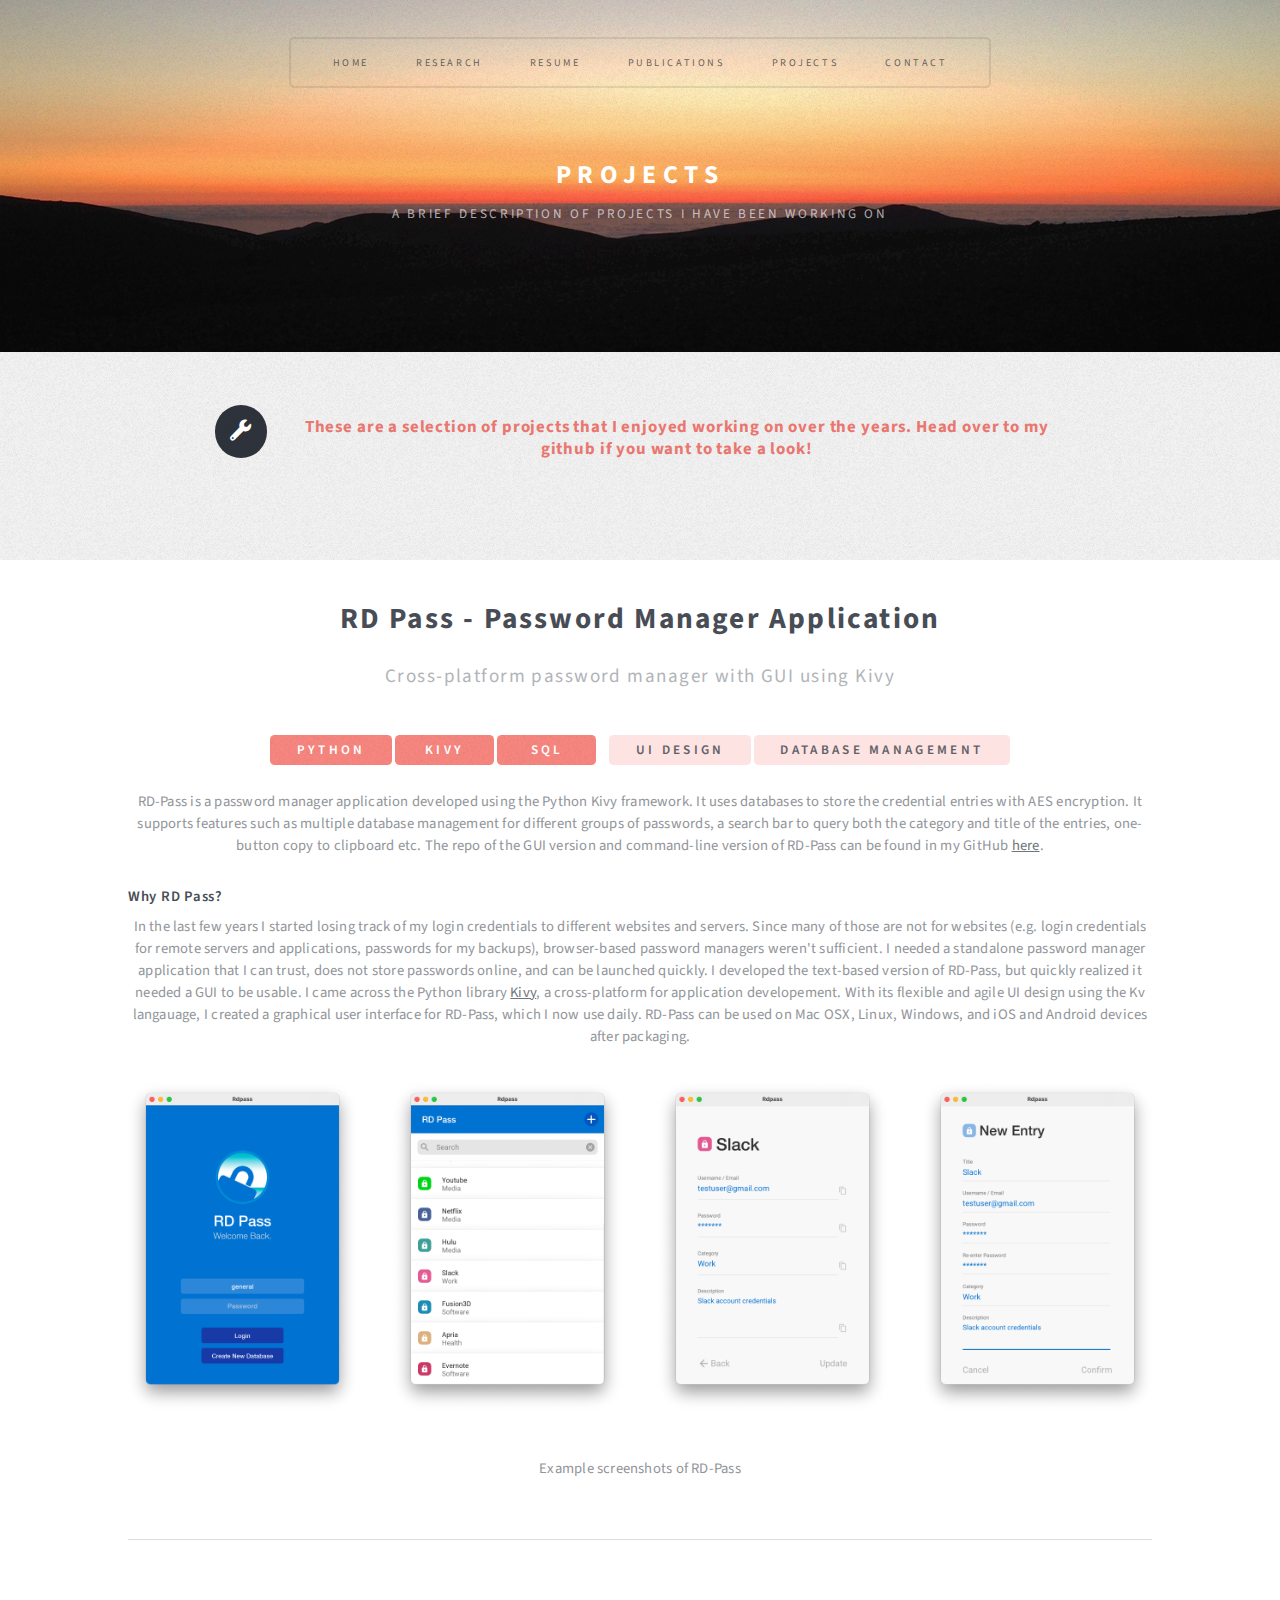
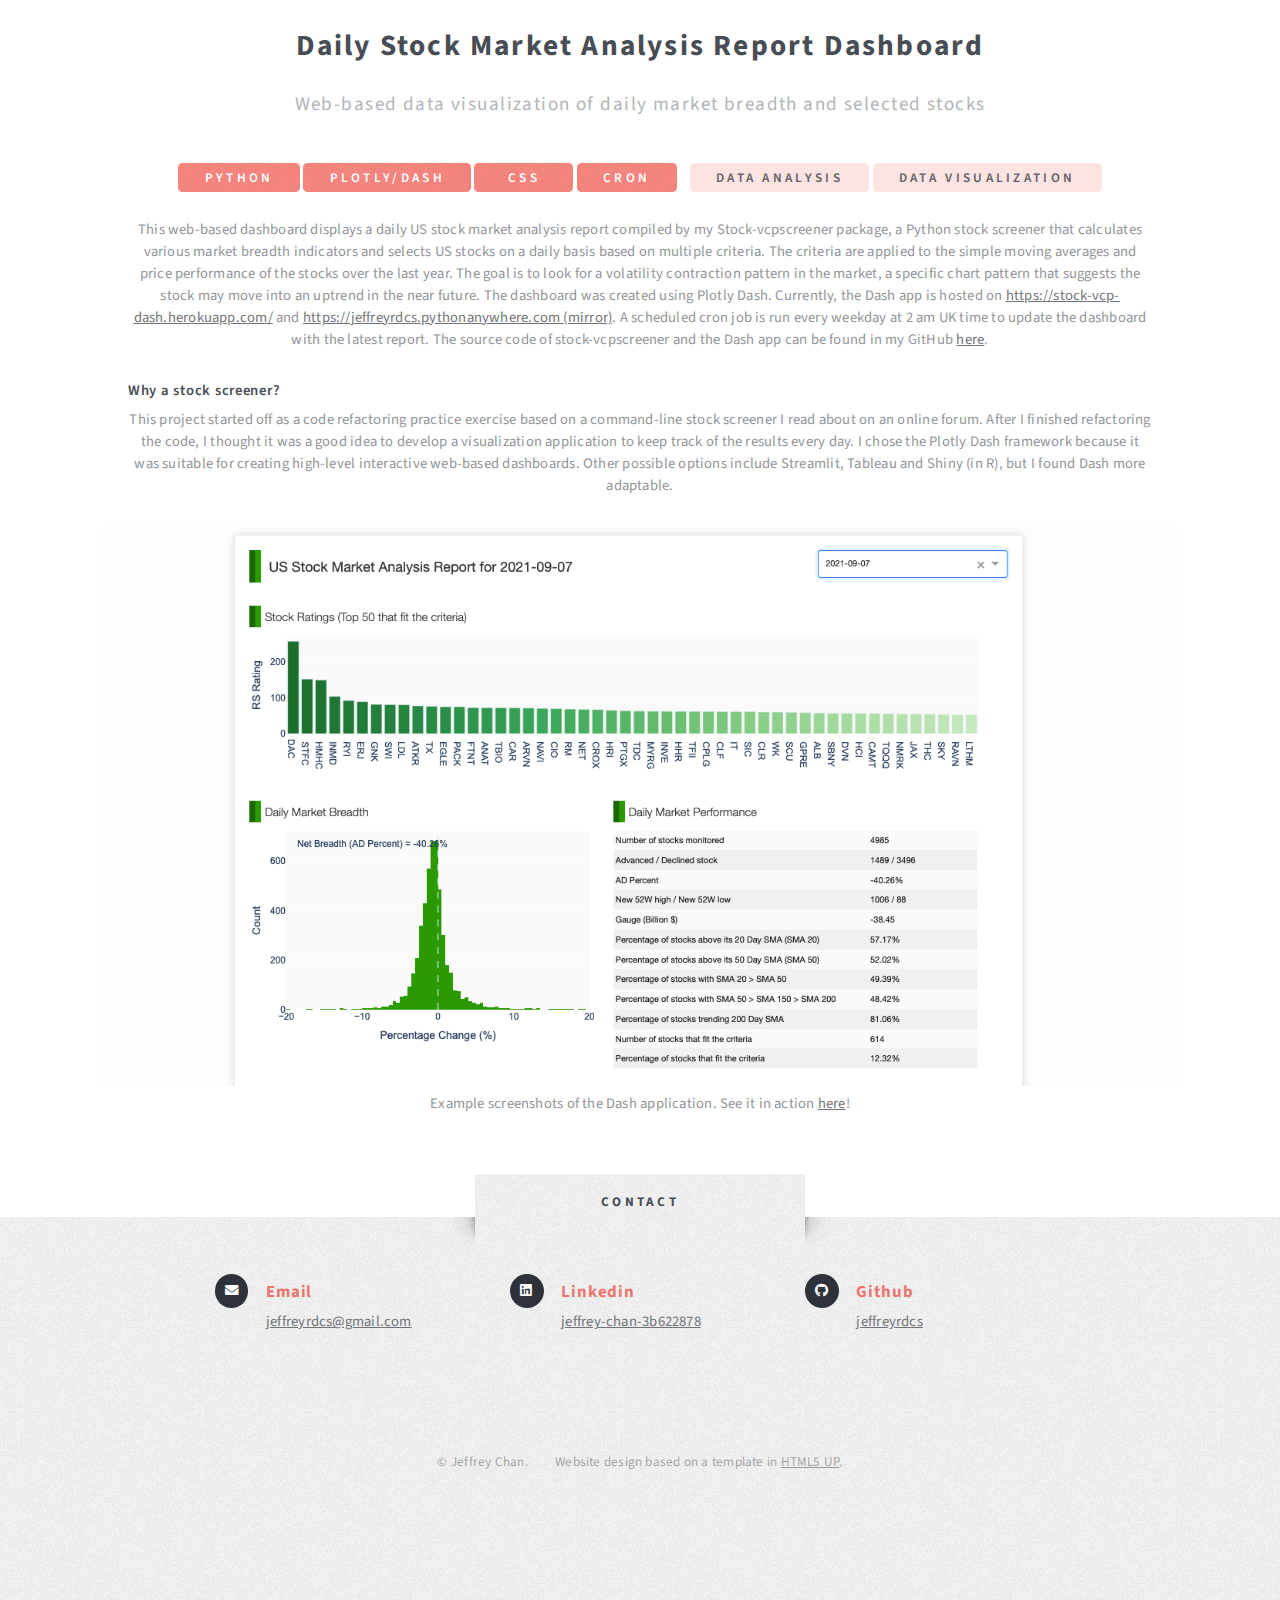
==== commit fbe66c58: "Update projects" ====
--- a/projects.html
+++ b/projects.html
@@ -59,7 +59,7 @@
 									<div class="row">
 										<div class="col-12 col-12-medium">
 											<section>
-												<h3 class="icon solid fa-wrench">These are a selection of projects that I enjoyed working on over the past year. Head over to my github if you want to take a look at the source code!</h3><!--
+												<h3 class="icon solid fa-wrench">These are a selection of projects that I enjoyed working on over the years. Head over to my github if you want to take a look!</h3><!--
 												<p> A brief description of projects I have been working on! </p> -->
 
 											</section>
@@ -90,6 +90,7 @@
 									<p class="projtag style1">Kivy</p>
 									<p class="projtag style1">SQL</p>&nbsp;&nbsp;&nbsp;
 									<p class="projtag style2">UI design</p>
+									<p class="projtag style2">Database management</p>
 
 									<p>RD-Pass is a password manager application developed using the Python Kivy framework. It uses databases to store the credential entries with AES encryption. It supports features such as multiple database management for different groups of passwords, a search bar to query both the category and title of the entries, one-button copy to clipboard etc. The repo of the GUI version and command-line version of RD-Pass can be found in my GitHub <a href="https://github.com/jeffreyrdcs/RDPass-GUI">here</a>.</p>
 
@@ -160,7 +161,7 @@
 											<figure class="image proj_list1">
 												<img src="images/StockVCPscreener/example_screenshot_dash.png" alt="" />
 											</figure>
-											<figcaption>Example screenshots of the Dash application. See it in action <a href="https://stock-vcp-dash.herokuapp.com/">here</a>!</figcaption>
+											<figcaption>Example screenshots of the Dash application. See it in action <a href="https://stock-vcp-dash.herokuapp.com/" target="_blank">here</a>!</figcaption>
 										</div>
 
 									</div>
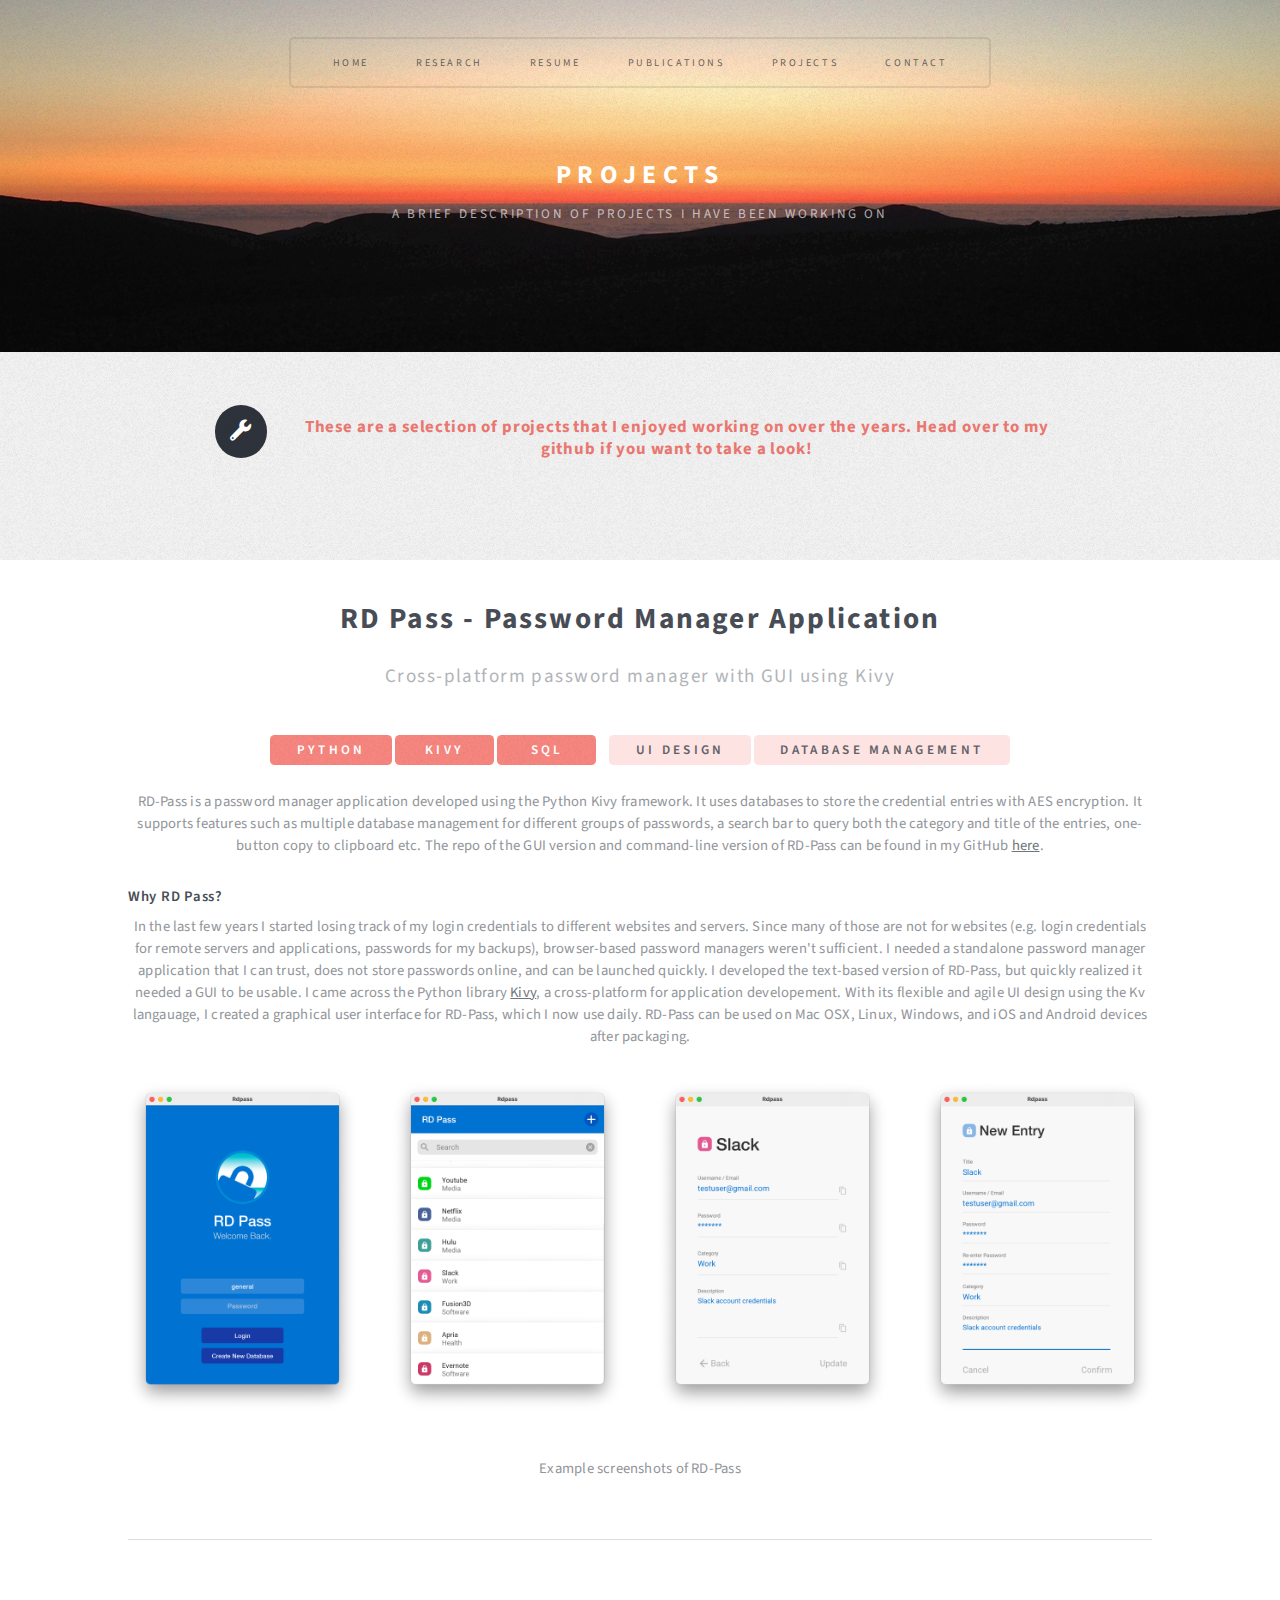
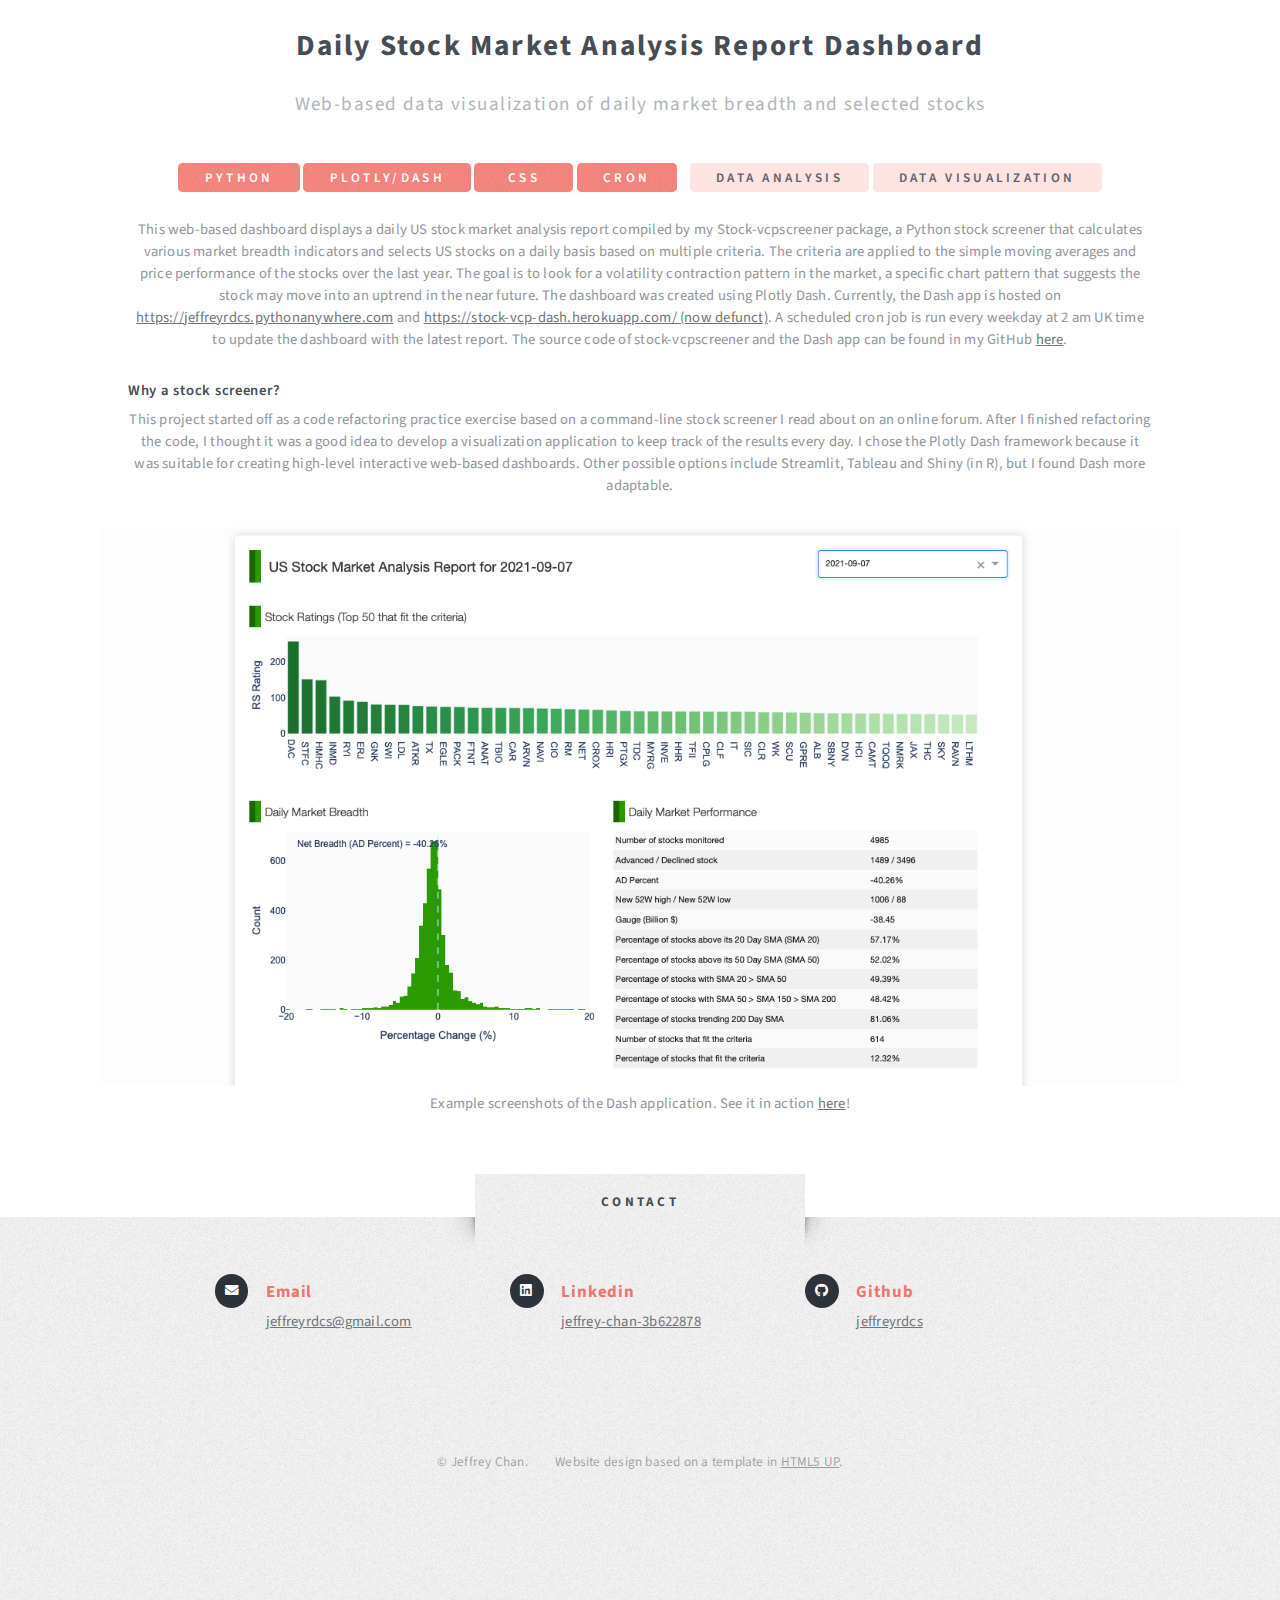
==== commit e744d103: "Update website link" ====
--- a/projects.html
+++ b/projects.html
@@ -149,7 +149,7 @@
 									<p class="projtag style2">Data Analysis</p>
 									<p class="projtag style2">Data Visualization</p>
 
-									<p>This web-based dashboard displays a daily US stock market analysis report compiled by my Stock-vcpscreener package, a Python stock screener that calculates various market breadth indicators and selects US stocks on a daily basis based on multiple criteria. The criteria are applied to the simple moving averages and price performance of the stocks over the last year. The goal is to look for a volatility contraction pattern in the market, a specific chart pattern that suggests the stock may move into an uptrend in the near future. The dashboard was created using Plotly Dash. Currently, the Dash app is hosted on <a href="https://stock-vcp-dash.herokuapp.com/">https://stock-vcp-dash.herokuapp.com/</a> and <a href="https://jeffreyrdcs.pythonanywhere.com">https://jeffreyrdcs.pythonanywhere.com (mirror)</a>. A scheduled cron job is run every weekday at 2 am UK time to update the dashboard with the latest report. The source code of  stock-vcpscreener and the Dash app can be found in my GitHub <a href="https://github.com/jeffreyrdcs/stock-vcp-dash">here</a>.</p>
+									<p>This web-based dashboard displays a daily US stock market analysis report compiled by my Stock-vcpscreener package, a Python stock screener that calculates various market breadth indicators and selects US stocks on a daily basis based on multiple criteria. The criteria are applied to the simple moving averages and price performance of the stocks over the last year. The goal is to look for a volatility contraction pattern in the market, a specific chart pattern that suggests the stock may move into an uptrend in the near future. The dashboard was created using Plotly Dash. Currently, the Dash app is hosted on <a href="https://jeffreyrdcs.pythonanywhere.com">https://jeffreyrdcs.pythonanywhere.com</a> and <a href="https://stock-vcp-dash.herokuapp.com/">https://stock-vcp-dash.herokuapp.com/ (now defunct)</a>. A scheduled cron job is run every weekday at 2 am UK time to update the dashboard with the latest report. The source code of  stock-vcpscreener and the Dash app can be found in my GitHub <a href="https://github.com/jeffreyrdcs/stock-vcp-dash">here</a>.</p>
 
 									<h3 style="text-align: left;">Why a stock screener?</h3>
 
@@ -161,7 +161,7 @@
 											<figure class="image proj_list1">
 												<img src="images/StockVCPscreener/example_screenshot_dash.png" alt="" />
 											</figure>
-											<figcaption>Example screenshots of the Dash application. See it in action <a href="https://stock-vcp-dash.herokuapp.com/" target="_blank">here</a>!</figcaption>
+											<figcaption>Example screenshots of the Dash application. See it in action <a href="https://jeffreyrdcs.pythonanywhere.com" target="_blank">here</a>!</figcaption>
 										</div>
 
 									</div>
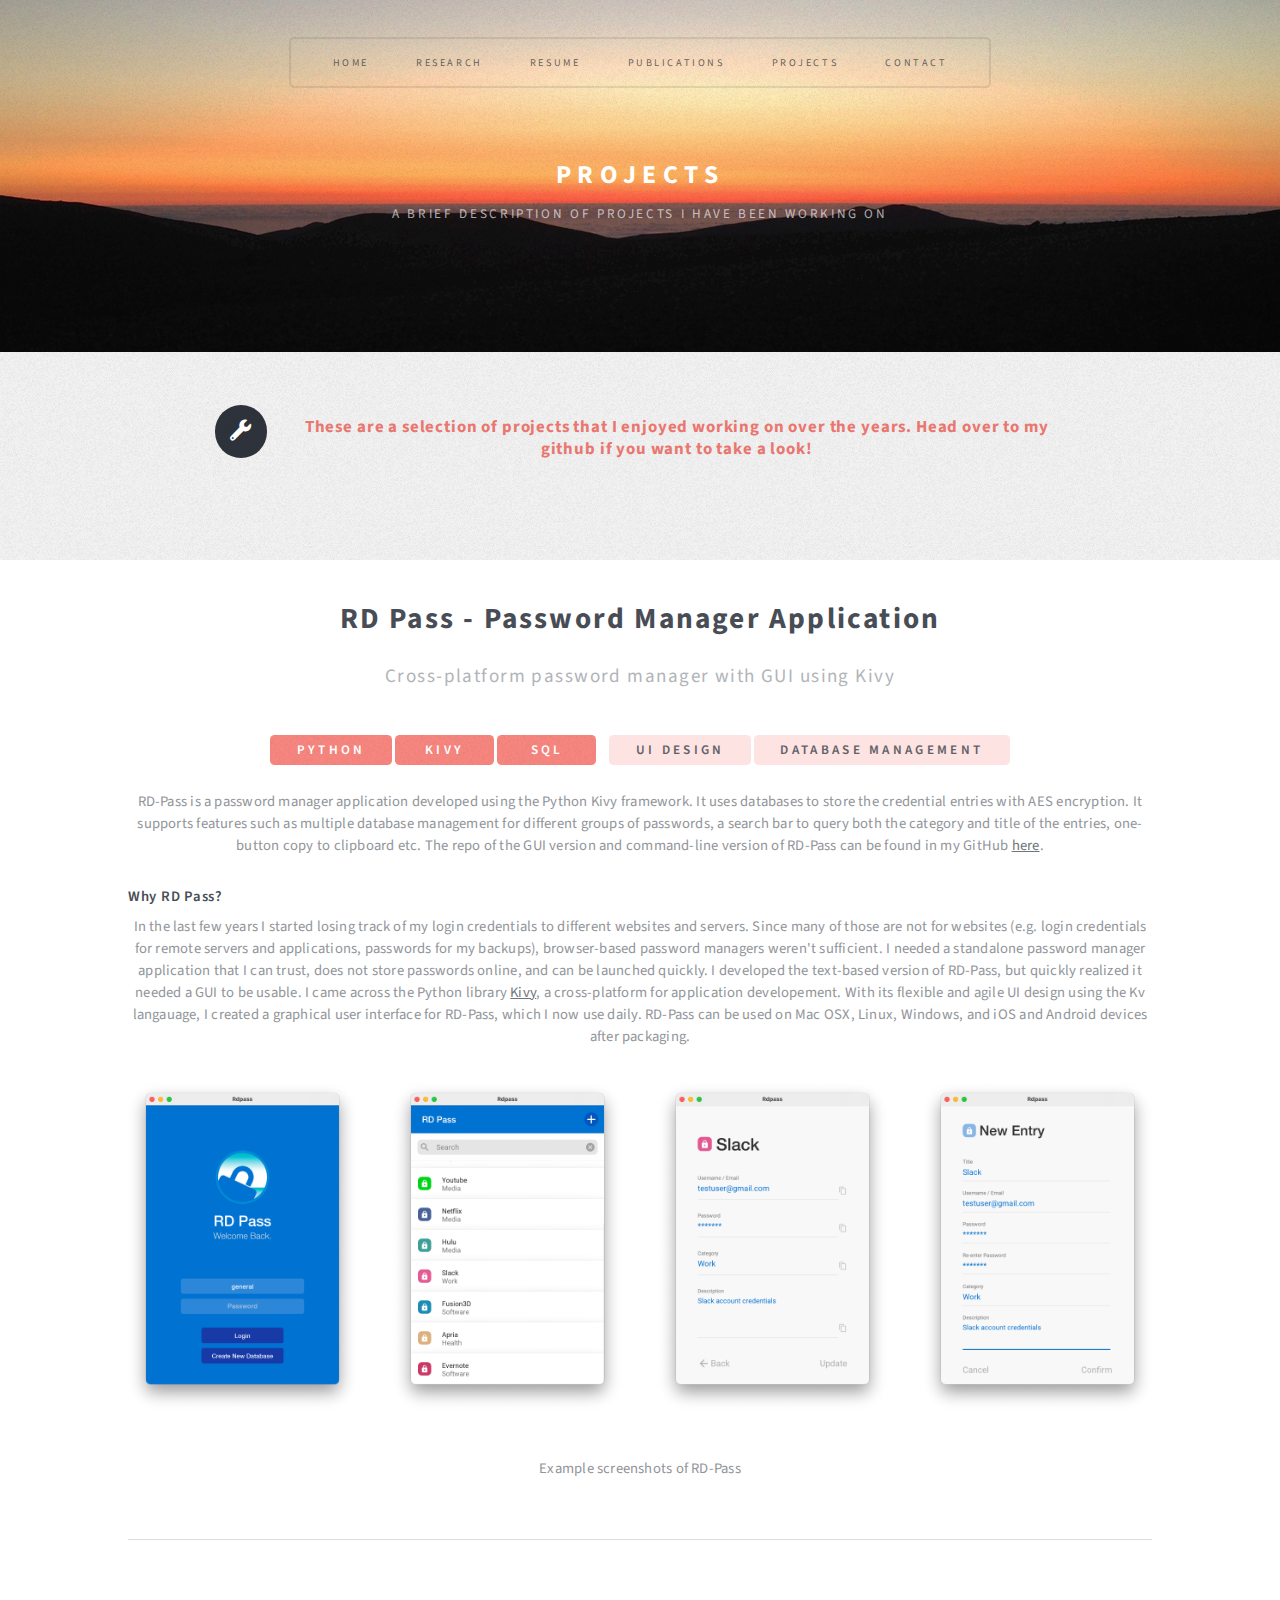
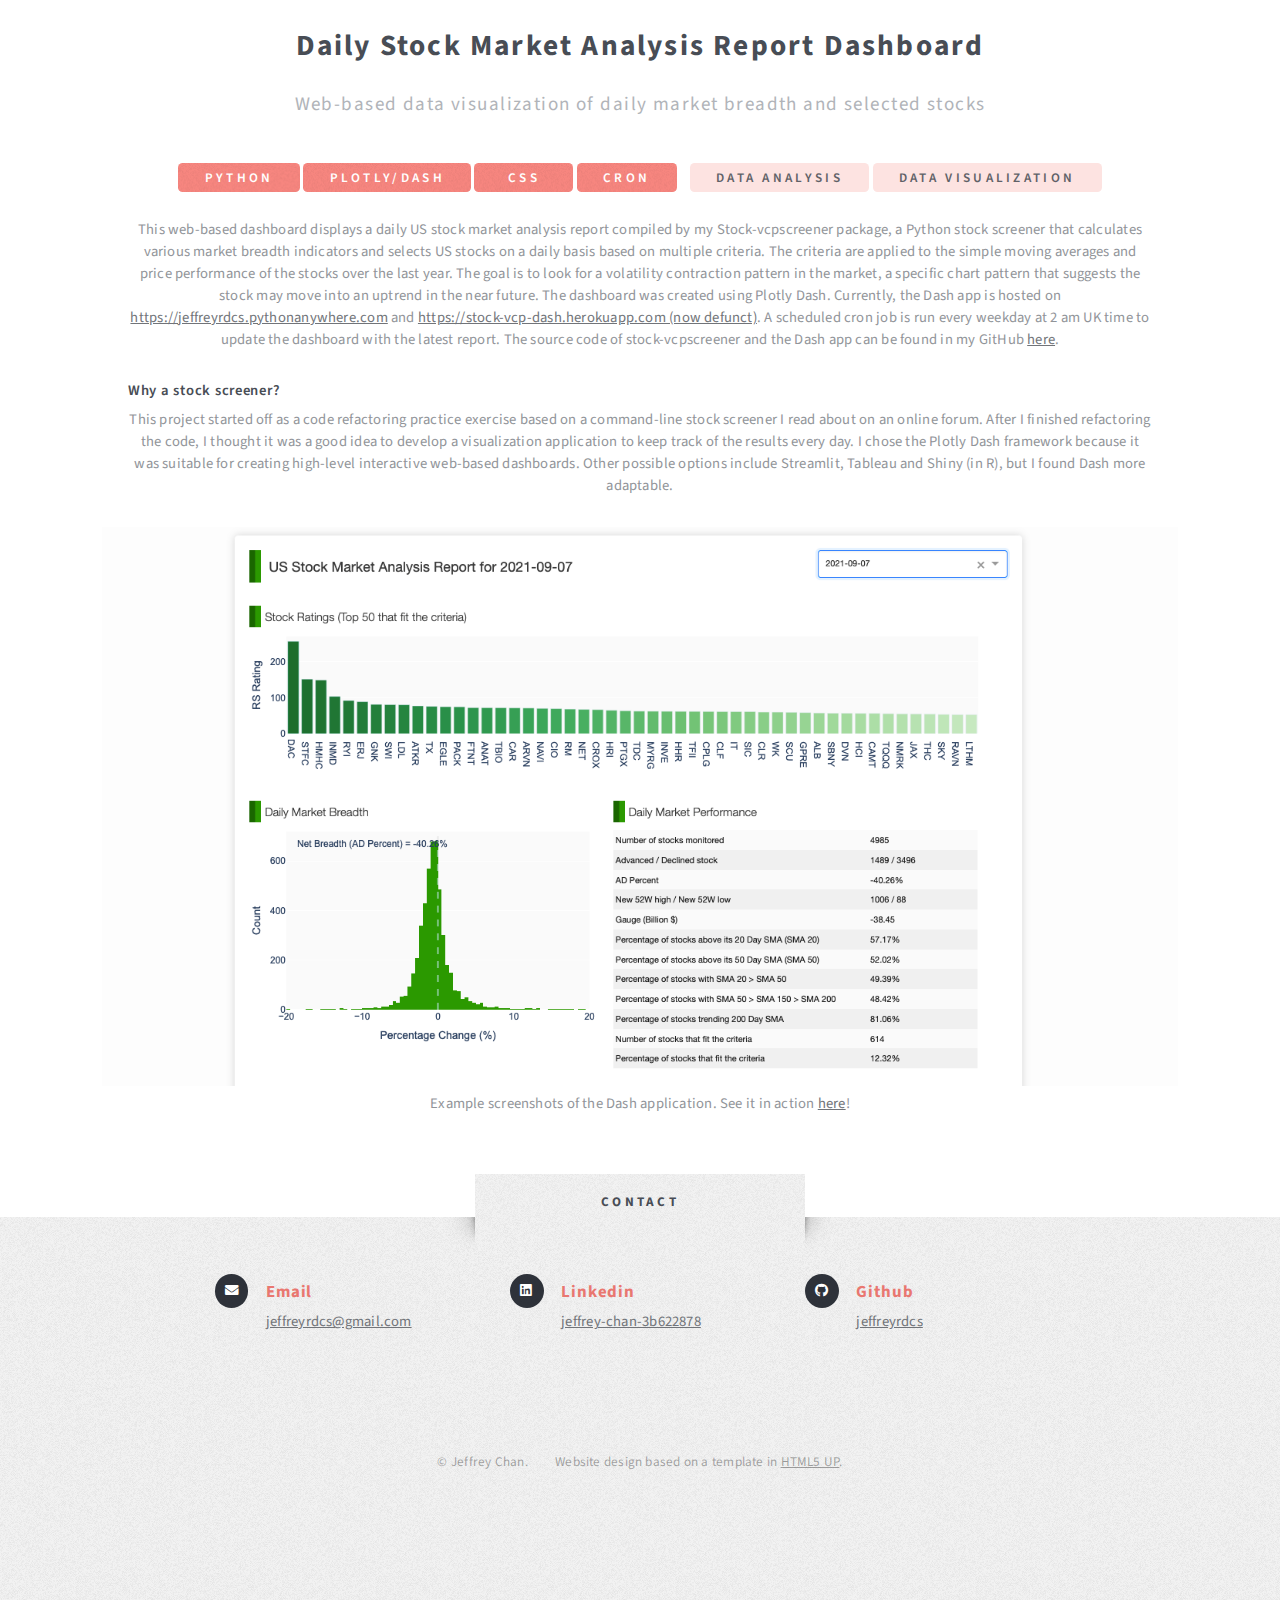
==== commit 96e4cfad: "Update projects" ====
--- a/projects.html
+++ b/projects.html
@@ -149,7 +149,7 @@
 									<p class="projtag style2">Data Analysis</p>
 									<p class="projtag style2">Data Visualization</p>
 
-									<p>This web-based dashboard displays a daily US stock market analysis report compiled by my Stock-vcpscreener package, a Python stock screener that calculates various market breadth indicators and selects US stocks on a daily basis based on multiple criteria. The criteria are applied to the simple moving averages and price performance of the stocks over the last year. The goal is to look for a volatility contraction pattern in the market, a specific chart pattern that suggests the stock may move into an uptrend in the near future. The dashboard was created using Plotly Dash. Currently, the Dash app is hosted on <a href="https://jeffreyrdcs.pythonanywhere.com">https://jeffreyrdcs.pythonanywhere.com</a> and <a href="https://stock-vcp-dash.herokuapp.com/">https://stock-vcp-dash.herokuapp.com/ (now defunct)</a>. A scheduled cron job is run every weekday at 2 am UK time to update the dashboard with the latest report. The source code of  stock-vcpscreener and the Dash app can be found in my GitHub <a href="https://github.com/jeffreyrdcs/stock-vcp-dash">here</a>.</p>
+									<p>This web-based dashboard displays a daily US stock market analysis report compiled by my Stock-vcpscreener package, a Python stock screener that calculates various market breadth indicators and selects US stocks on a daily basis based on multiple criteria. The criteria are applied to the simple moving averages and price performance of the stocks over the last year. The goal is to look for a volatility contraction pattern in the market, a specific chart pattern that suggests the stock may move into an uptrend in the near future. The dashboard was created using Plotly Dash. Currently, the Dash app is hosted on <a href="https://jeffreyrdcs.pythonanywhere.com">https://jeffreyrdcs.pythonanywhere.com</a> and <a href="https://stock-vcp-dash.herokuapp.com/">https://stock-vcp-dash.herokuapp.com (now defunct)</a>. A scheduled cron job is run every weekday at 2 am UK time to update the dashboard with the latest report. The source code of  stock-vcpscreener and the Dash app can be found in my GitHub <a href="https://github.com/jeffreyrdcs/stock-vcp-dash">here</a>.</p>
 
 									<h3 style="text-align: left;">Why a stock screener?</h3>
 
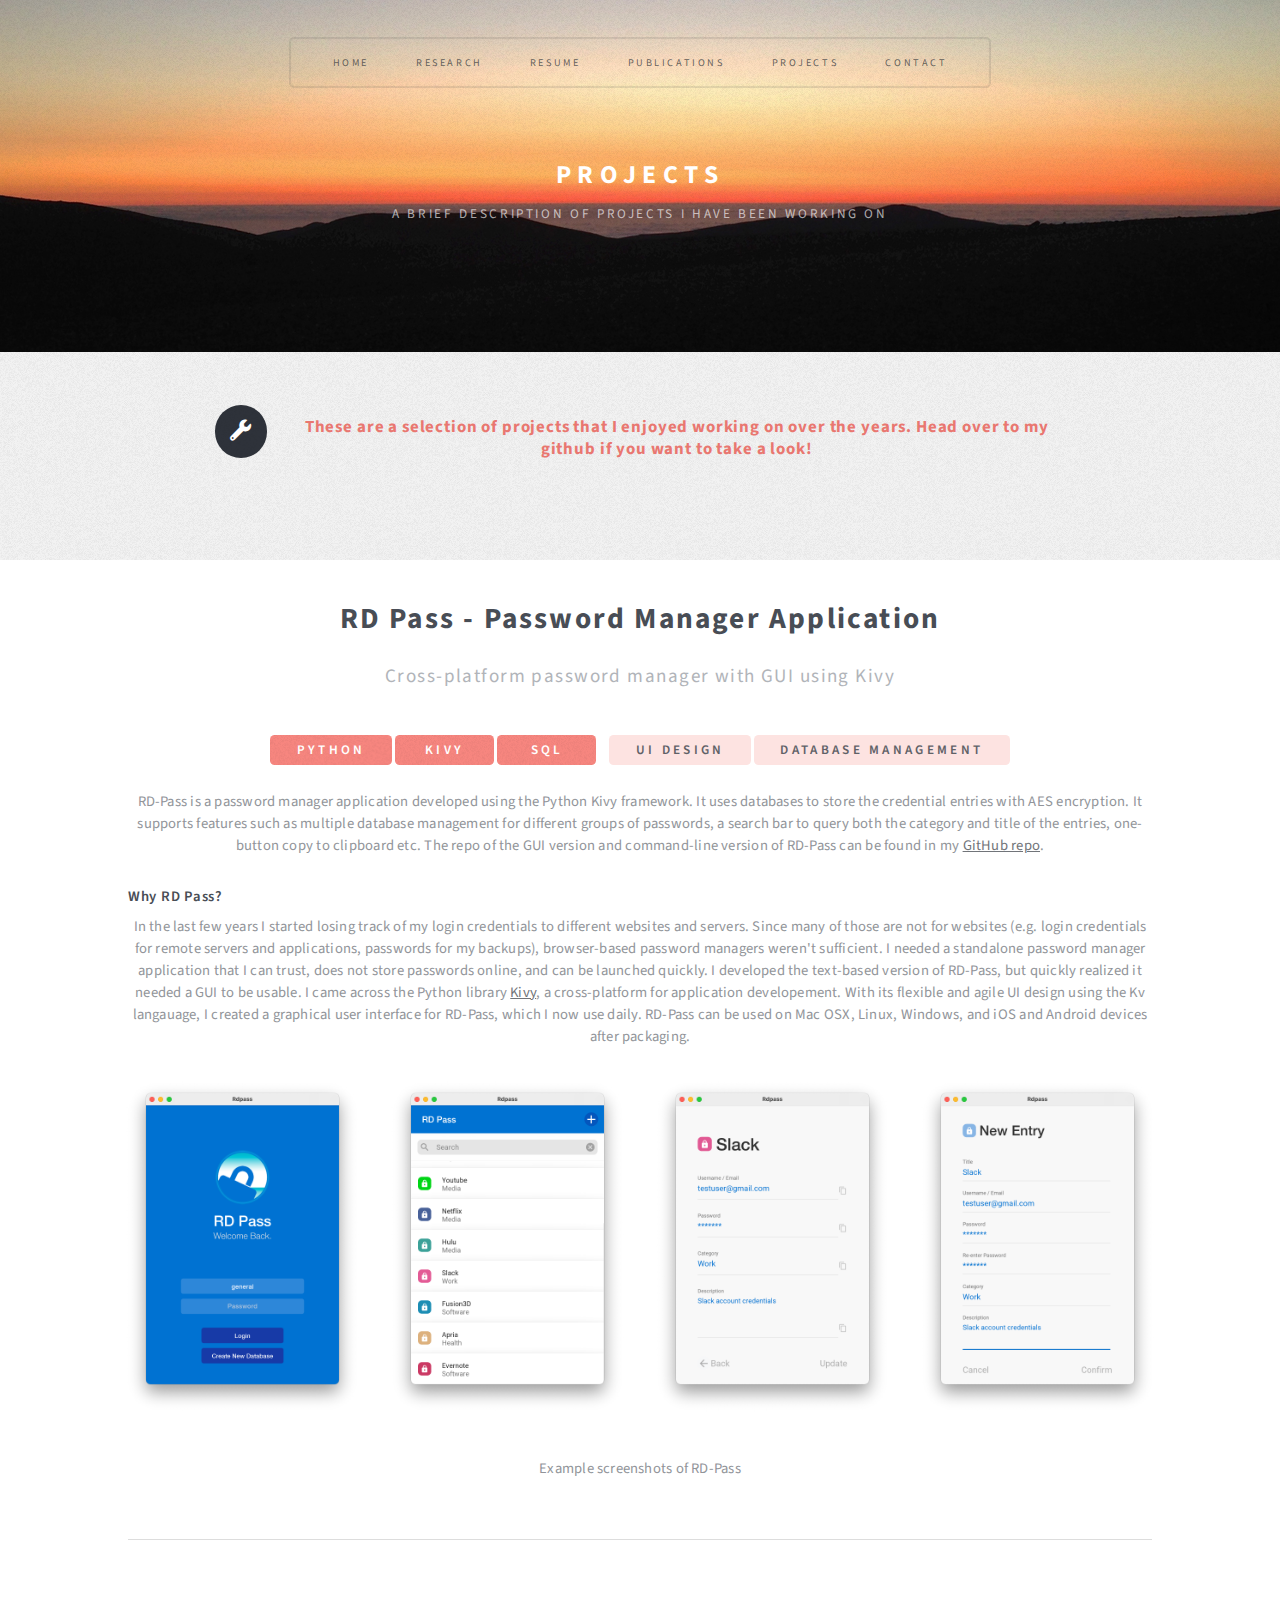
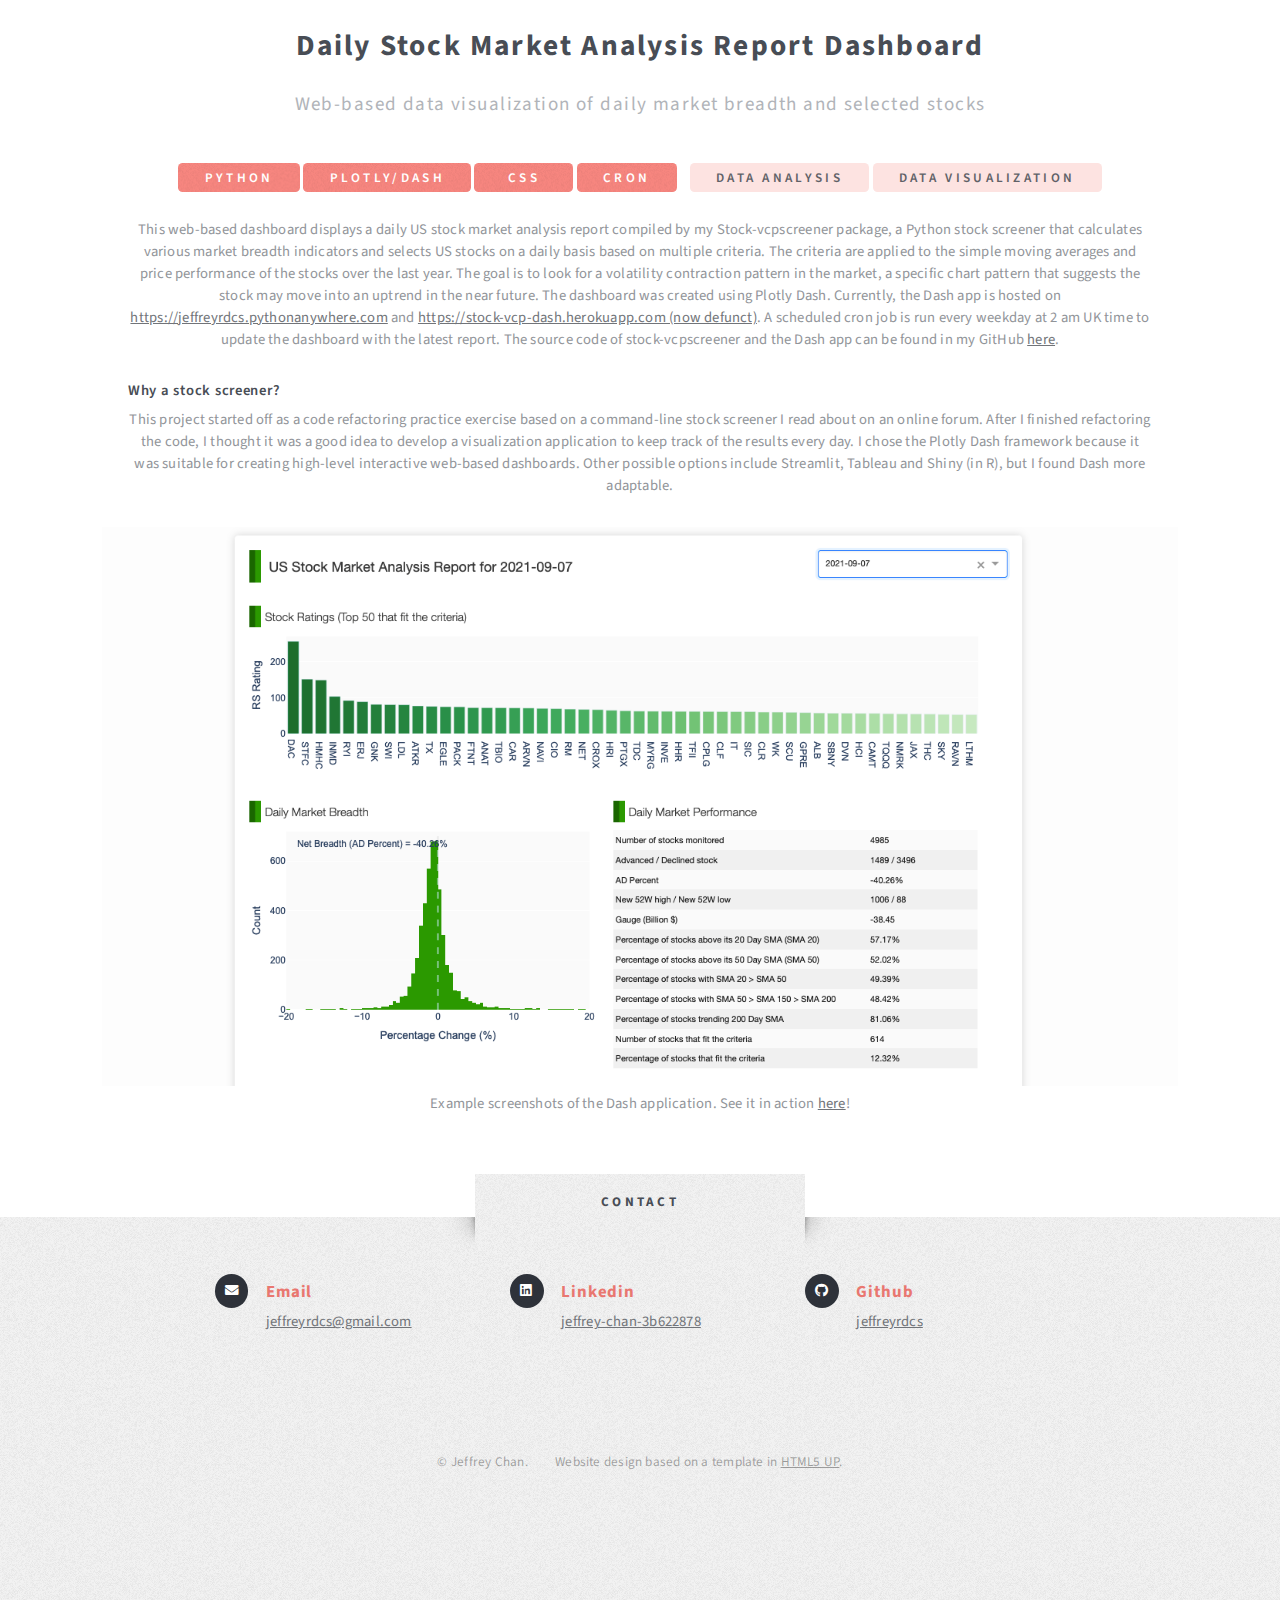
==== commit 58f48899: "Update projects" ====
--- a/projects.html
+++ b/projects.html
@@ -92,7 +92,7 @@
 									<p class="projtag style2">UI design</p>
 									<p class="projtag style2">Database management</p>
 
-									<p>RD-Pass is a password manager application developed using the Python Kivy framework. It uses databases to store the credential entries with AES encryption. It supports features such as multiple database management for different groups of passwords, a search bar to query both the category and title of the entries, one-button copy to clipboard etc. The repo of the GUI version and command-line version of RD-Pass can be found in my GitHub <a href="https://github.com/jeffreyrdcs/RDPass-GUI">here</a>.</p>
+									<p>RD-Pass is a password manager application developed using the Python Kivy framework. It uses databases to store the credential entries with AES encryption. It supports features such as multiple database management for different groups of passwords, a search bar to query both the category and title of the entries, one-button copy to clipboard etc. The repo of the GUI version and command-line version of RD-Pass can be found in my <a href="https://github.com/jeffreyrdcs/RDPass-GUI">GitHub repo</a>.</p>
 
 									<h3 style="text-align: left;">Why RD Pass?</h3>
 
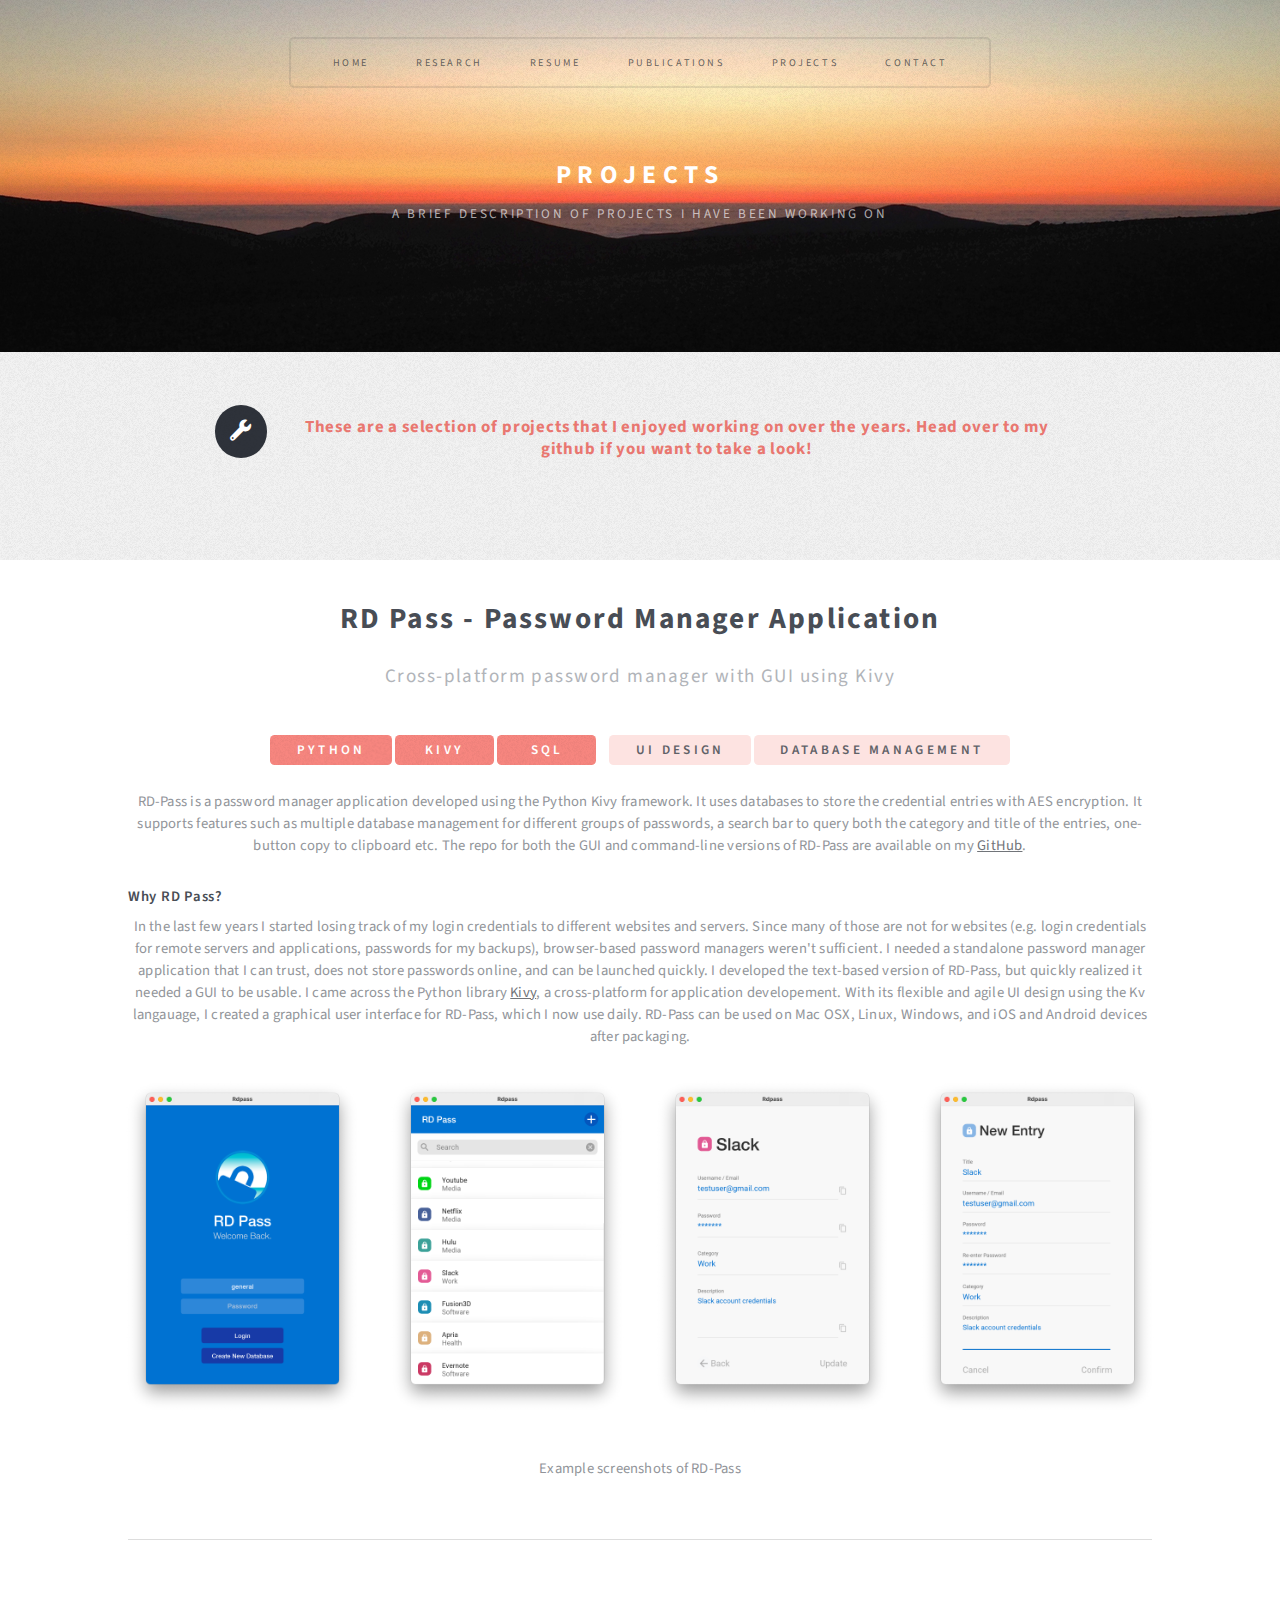
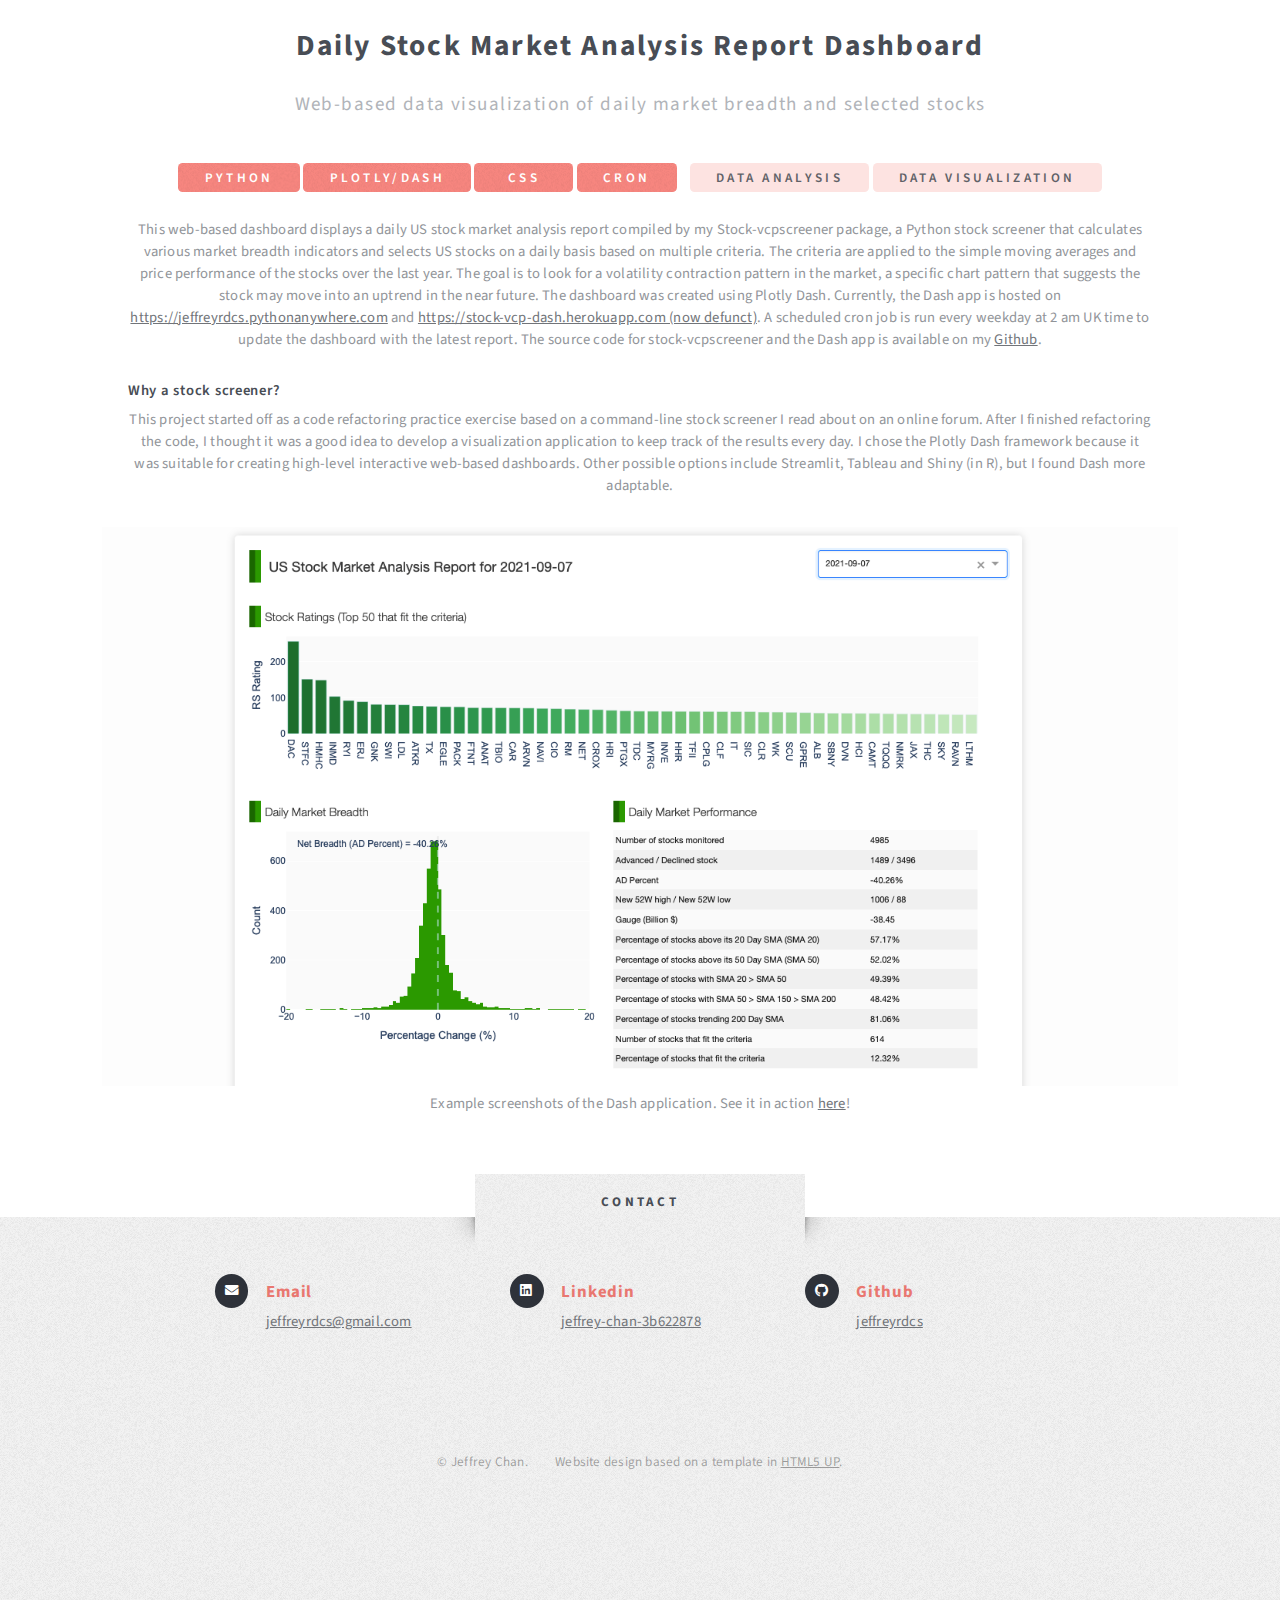
==== commit 47b773e8: "Update projects" ====
--- a/projects.html
+++ b/projects.html
@@ -92,7 +92,7 @@
 									<p class="projtag style2">UI design</p>
 									<p class="projtag style2">Database management</p>
 
-									<p>RD-Pass is a password manager application developed using the Python Kivy framework. It uses databases to store the credential entries with AES encryption. It supports features such as multiple database management for different groups of passwords, a search bar to query both the category and title of the entries, one-button copy to clipboard etc. The repo of the GUI version and command-line version of RD-Pass can be found in my <a href="https://github.com/jeffreyrdcs/RDPass-GUI">GitHub repo</a>.</p>
+									<p>RD-Pass is a password manager application developed using the Python Kivy framework. It uses databases to store the credential entries with AES encryption. It supports features such as multiple database management for different groups of passwords, a search bar to query both the category and title of the entries, one-button copy to clipboard etc. The repo for both the GUI and command-line versions of RD-Pass are available on my <a href="https://github.com/jeffreyrdcs/RDPass-GUI">GitHub</a>.</p>
 
 									<h3 style="text-align: left;">Why RD Pass?</h3>
 
@@ -149,7 +149,7 @@
 									<p class="projtag style2">Data Analysis</p>
 									<p class="projtag style2">Data Visualization</p>
 
-									<p>This web-based dashboard displays a daily US stock market analysis report compiled by my Stock-vcpscreener package, a Python stock screener that calculates various market breadth indicators and selects US stocks on a daily basis based on multiple criteria. The criteria are applied to the simple moving averages and price performance of the stocks over the last year. The goal is to look for a volatility contraction pattern in the market, a specific chart pattern that suggests the stock may move into an uptrend in the near future. The dashboard was created using Plotly Dash. Currently, the Dash app is hosted on <a href="https://jeffreyrdcs.pythonanywhere.com">https://jeffreyrdcs.pythonanywhere.com</a> and <a href="https://stock-vcp-dash.herokuapp.com/">https://stock-vcp-dash.herokuapp.com (now defunct)</a>. A scheduled cron job is run every weekday at 2 am UK time to update the dashboard with the latest report. The source code of  stock-vcpscreener and the Dash app can be found in my GitHub <a href="https://github.com/jeffreyrdcs/stock-vcp-dash">here</a>.</p>
+									<p>This web-based dashboard displays a daily US stock market analysis report compiled by my Stock-vcpscreener package, a Python stock screener that calculates various market breadth indicators and selects US stocks on a daily basis based on multiple criteria. The criteria are applied to the simple moving averages and price performance of the stocks over the last year. The goal is to look for a volatility contraction pattern in the market, a specific chart pattern that suggests the stock may move into an uptrend in the near future. The dashboard was created using Plotly Dash. Currently, the Dash app is hosted on <a href="https://jeffreyrdcs.pythonanywhere.com">https://jeffreyrdcs.pythonanywhere.com</a> and <a href="https://stock-vcp-dash.herokuapp.com/">https://stock-vcp-dash.herokuapp.com (now defunct)</a>. A scheduled cron job is run every weekday at 2 am UK time to update the dashboard with the latest report. The source code for stock-vcpscreener and the Dash app is available on my <a href="https://github.com/jeffreyrdcs/stock-vcp-dash">Github</a>.</p>
 
 									<h3 style="text-align: left;">Why a stock screener?</h3>
 
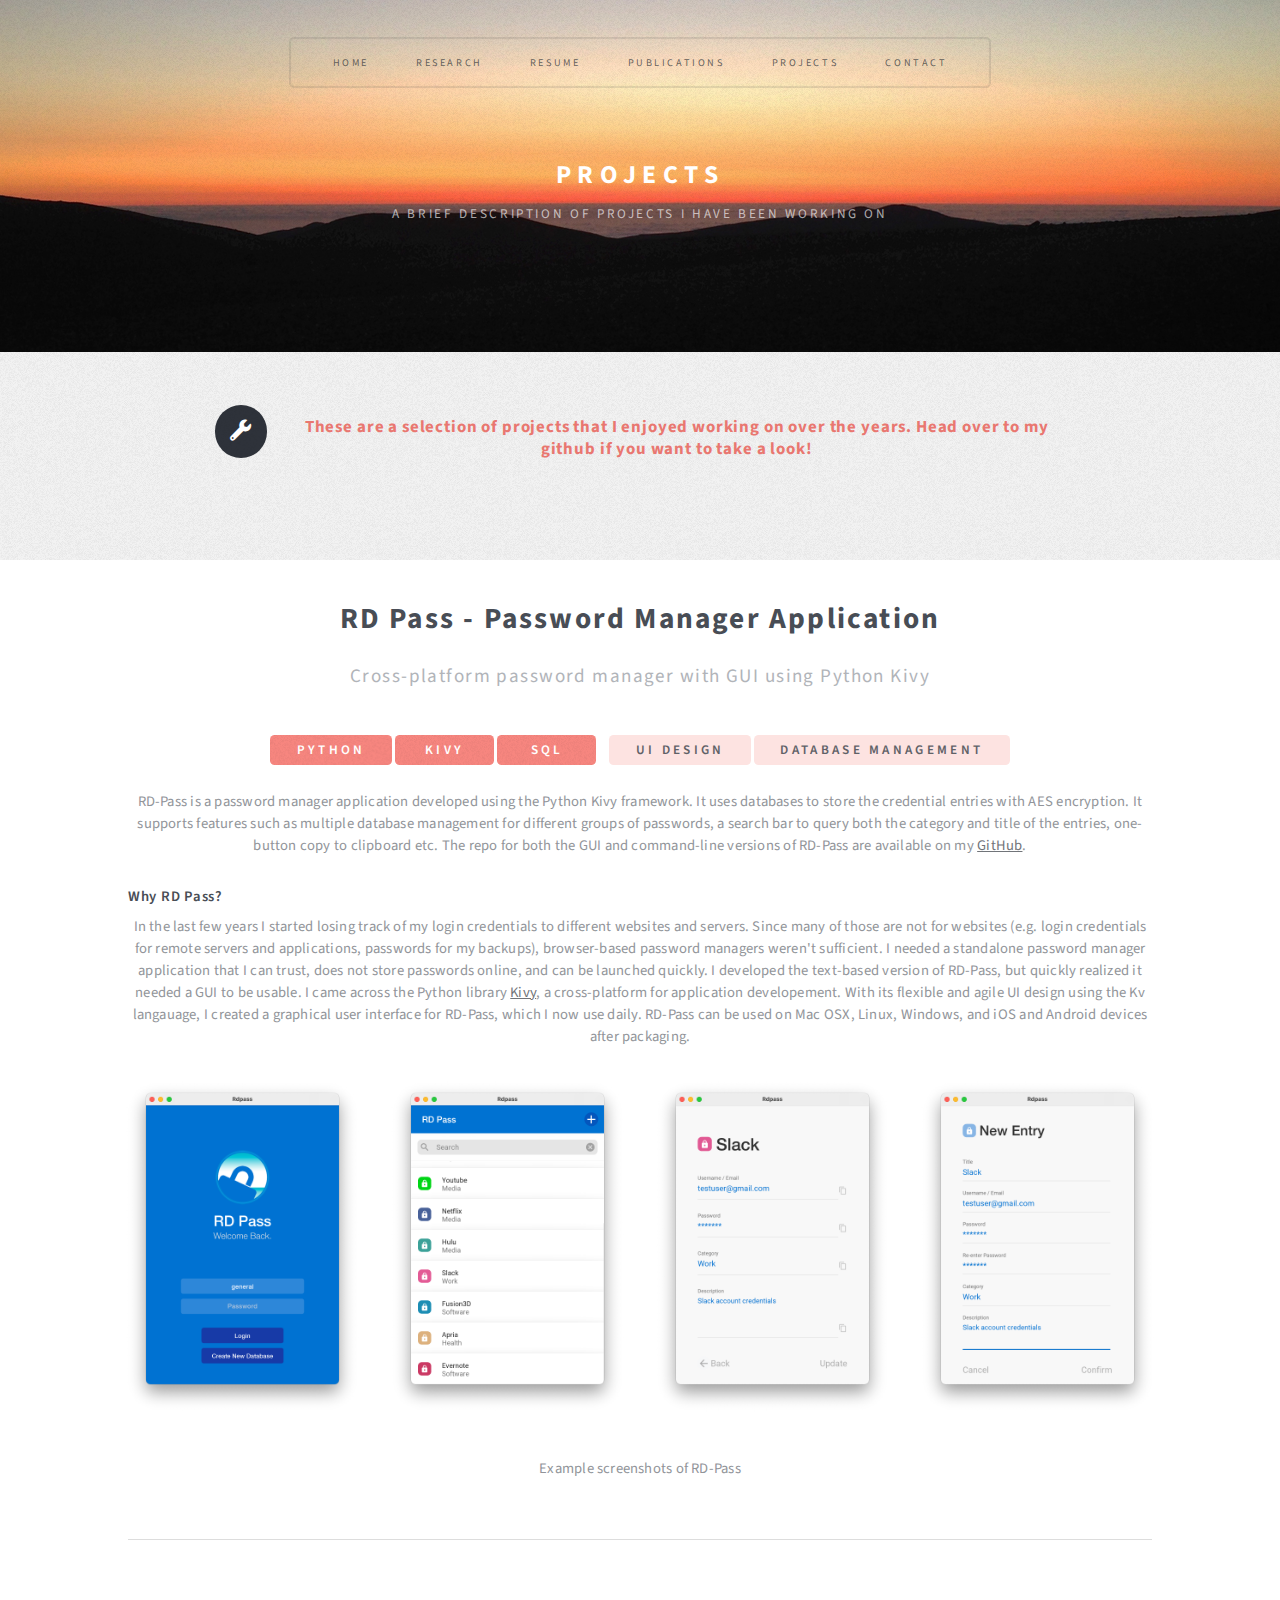
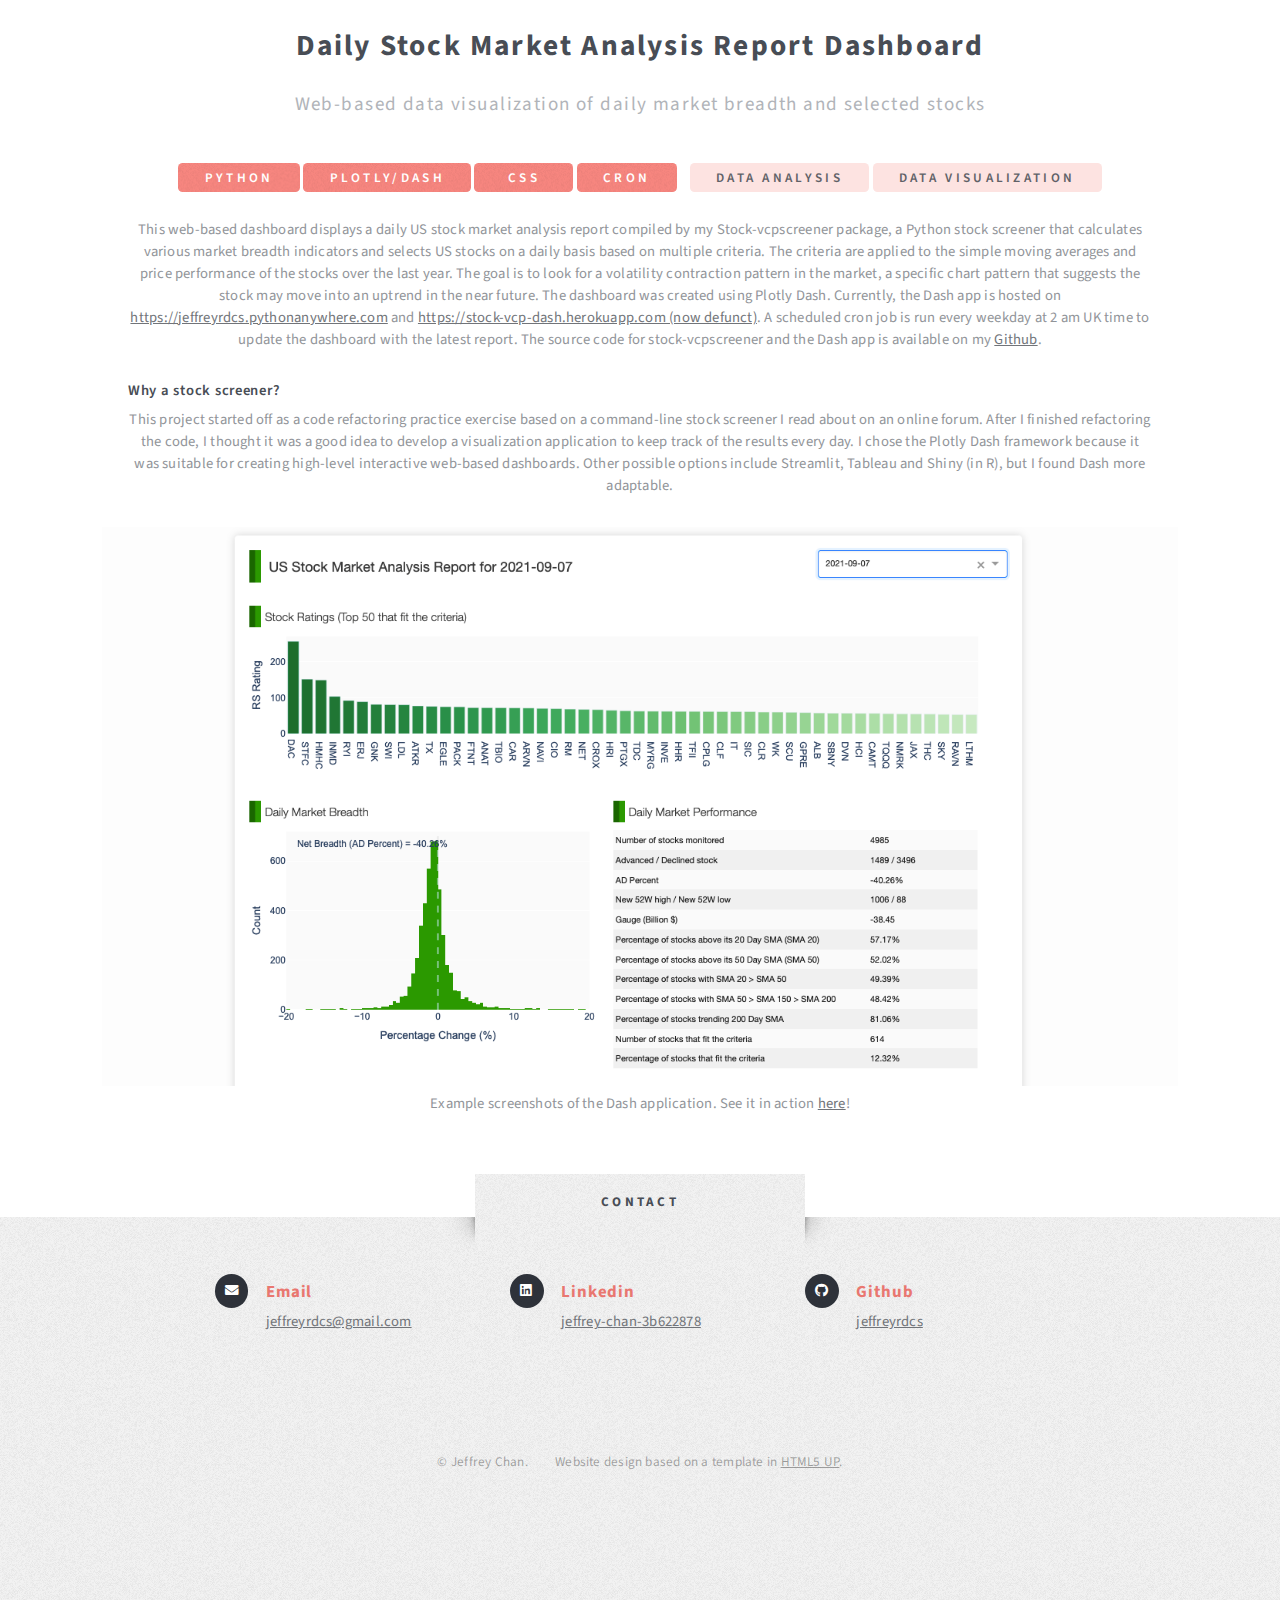
==== commit 2e2453ea: "Update projects" ====
--- a/projects.html
+++ b/projects.html
@@ -83,7 +83,7 @@
 								<article class="box post">
 									<header class="style1">
 										<h2>RD Pass - Password Manager Application</h2>
-										<p>Cross-platform password manager with GUI using Kivy</p>
+										<p>Cross-platform password manager with GUI using Python Kivy</p>
 									</header>
 
 									<p class="projtag style1">Python</p>
